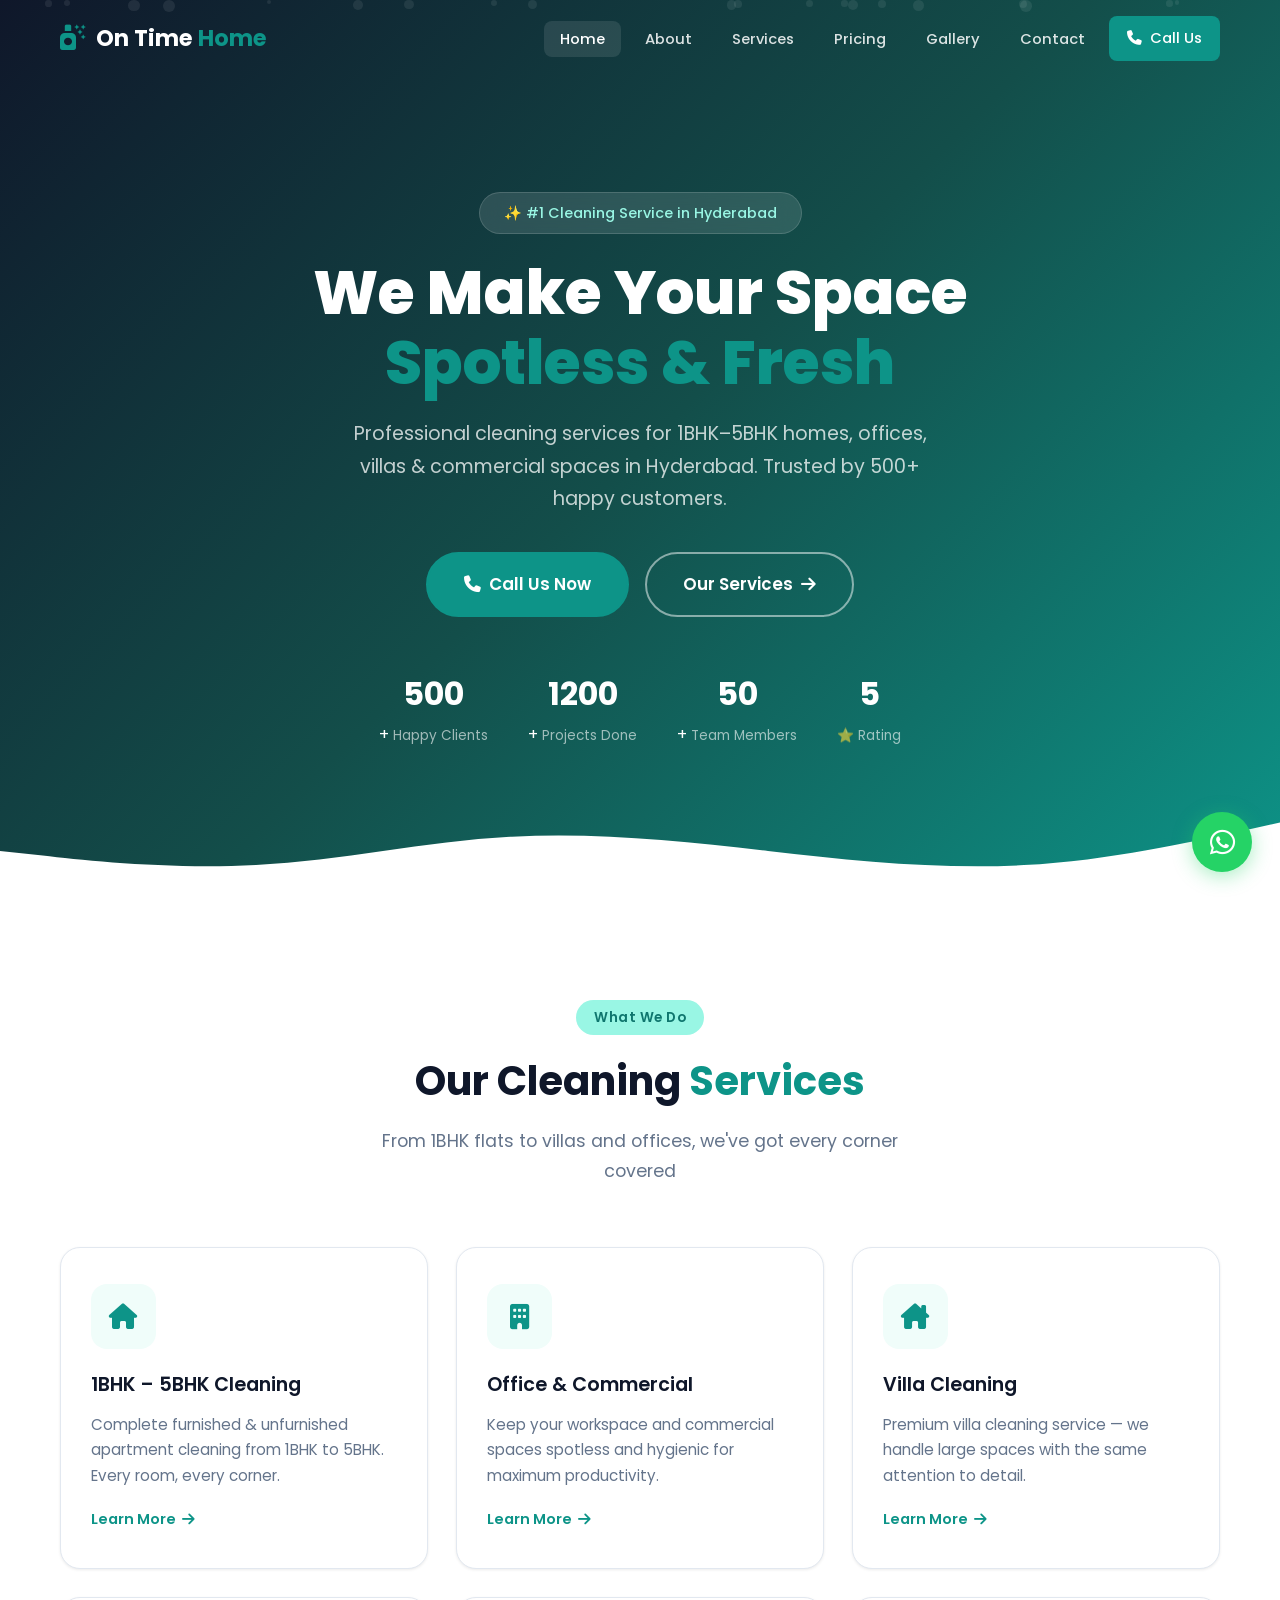
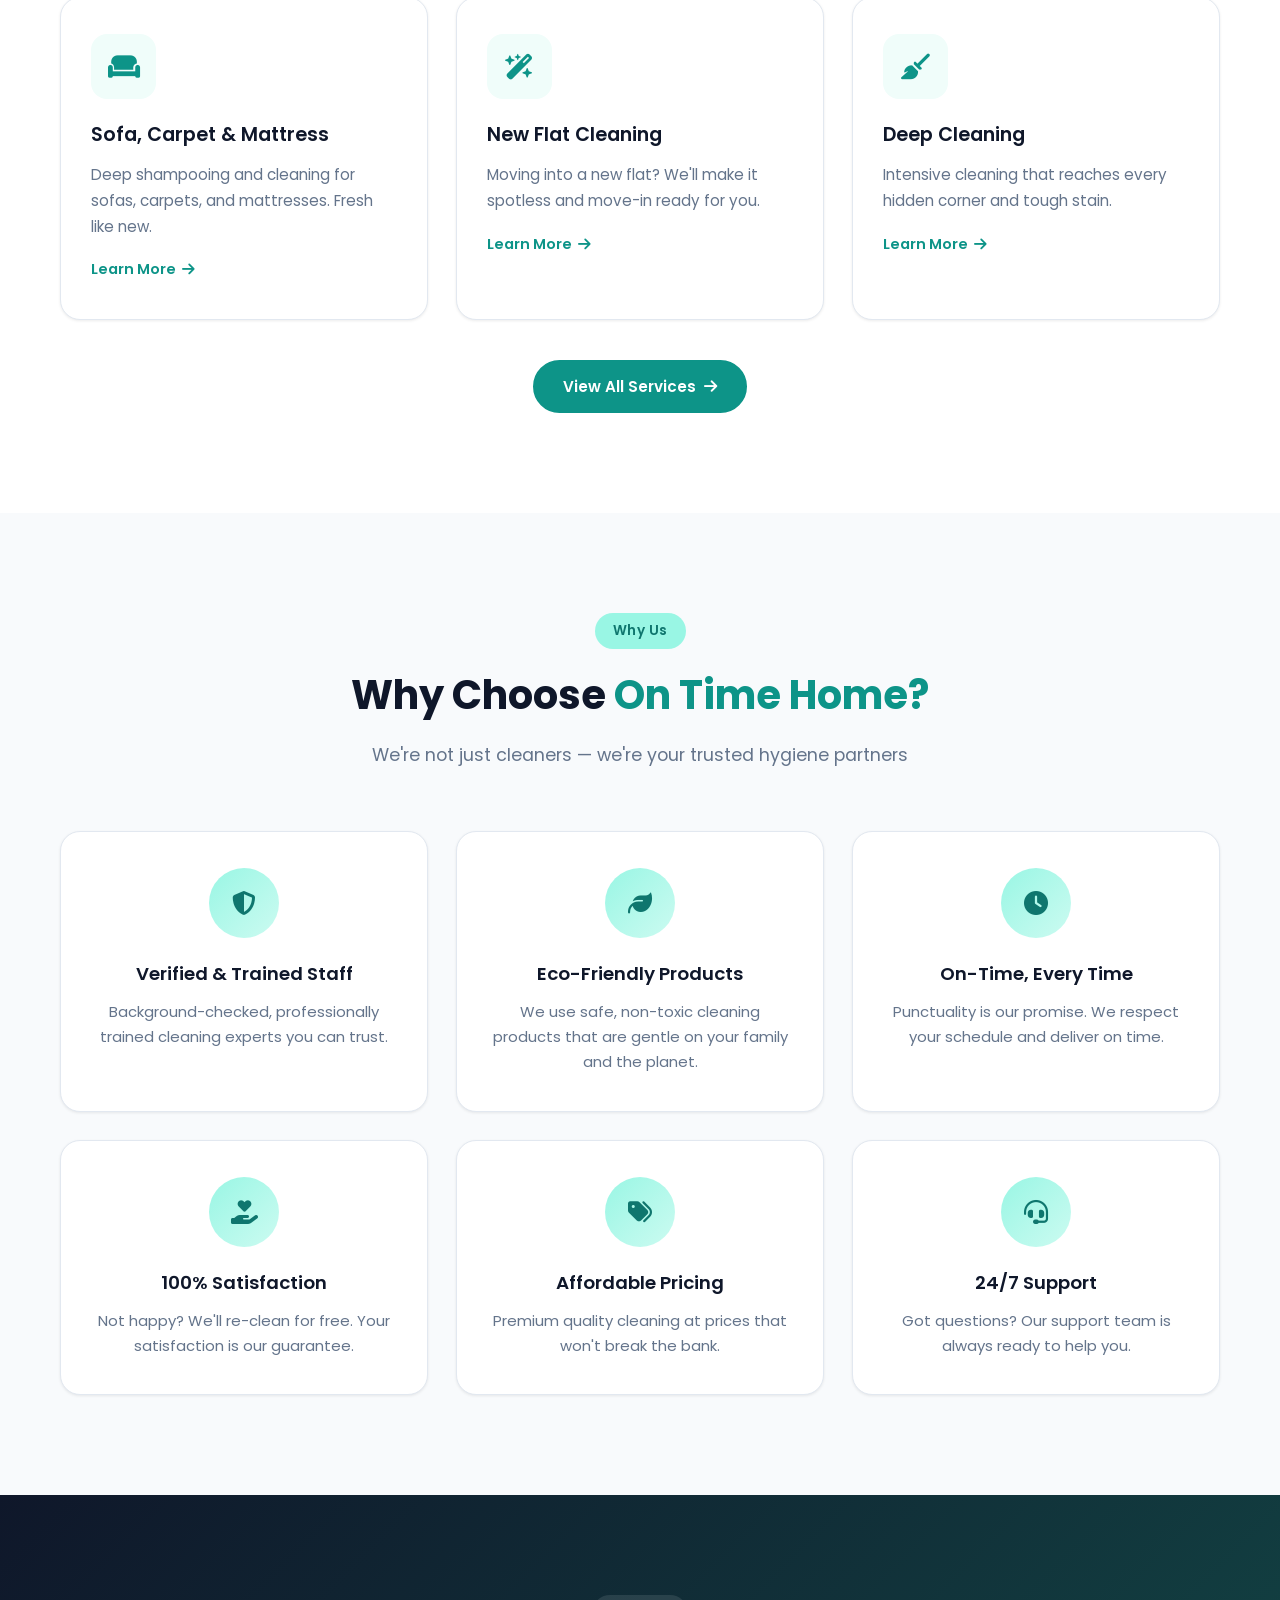
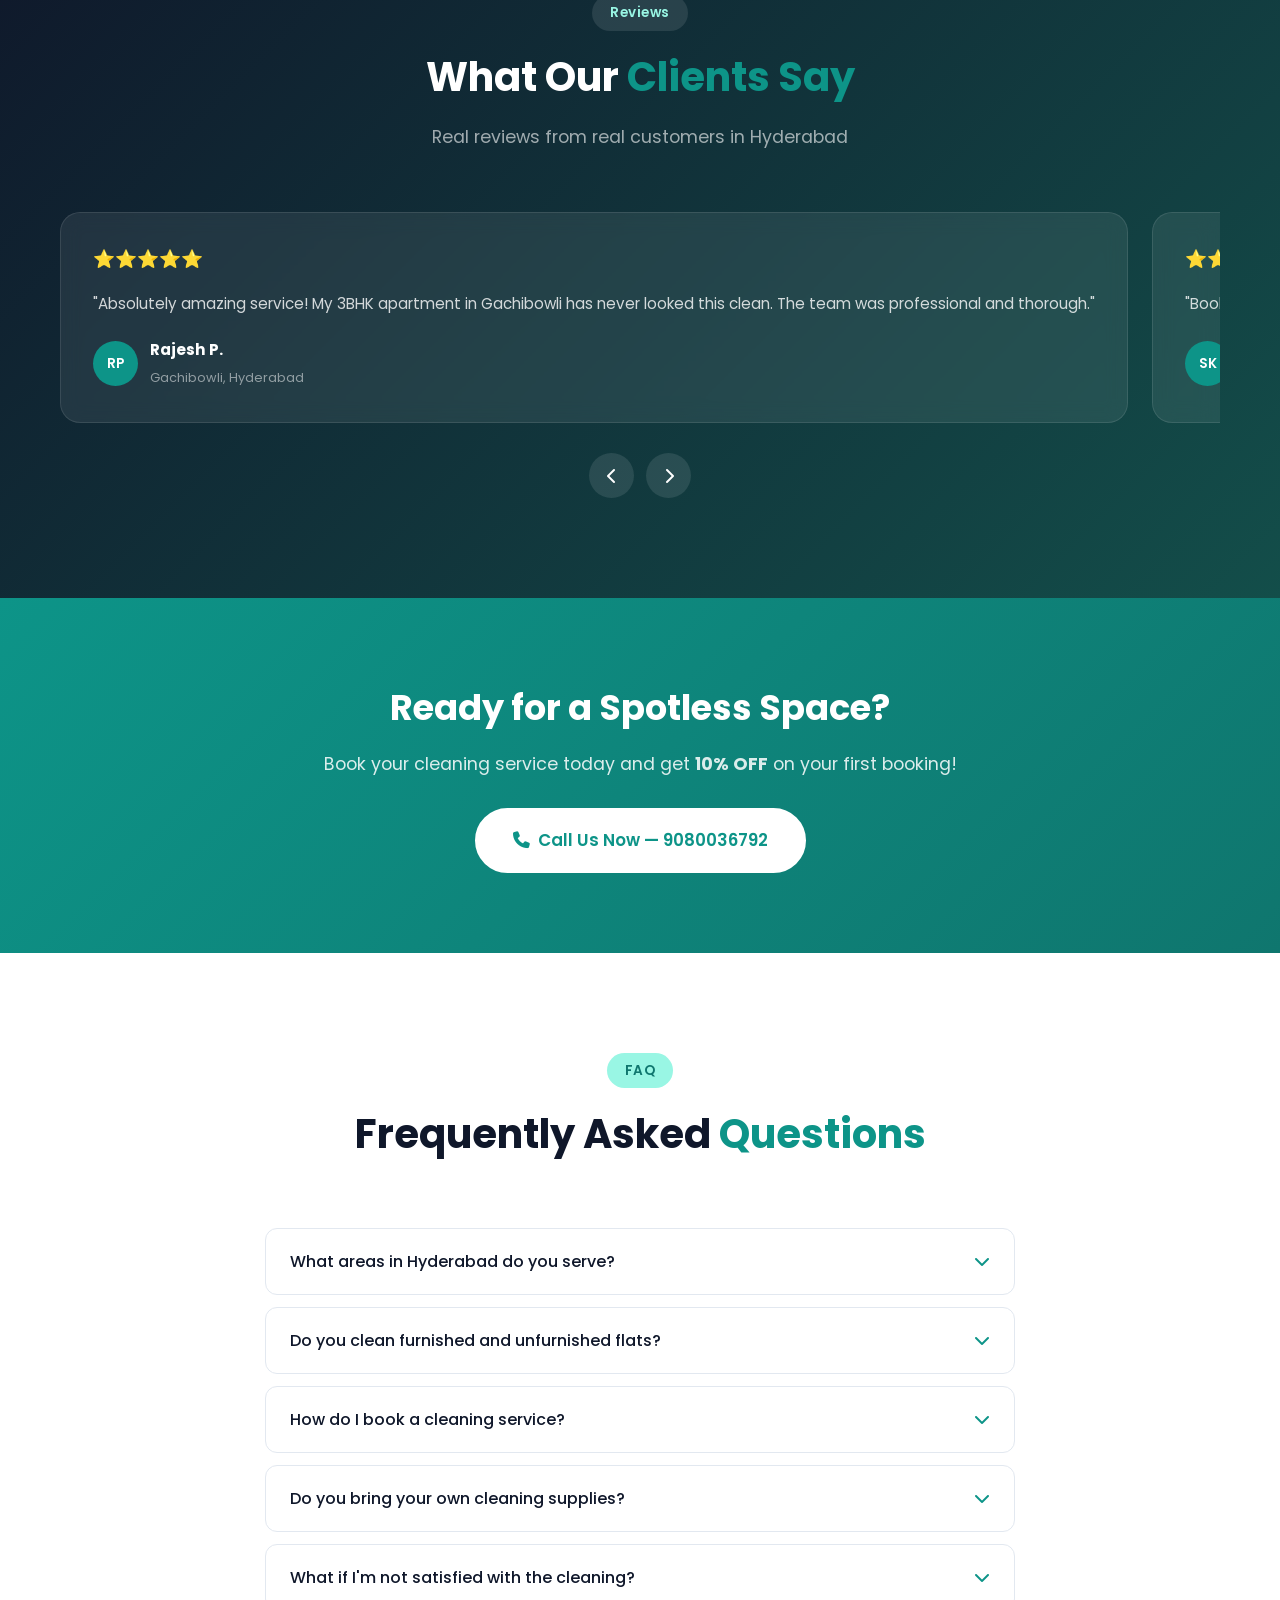
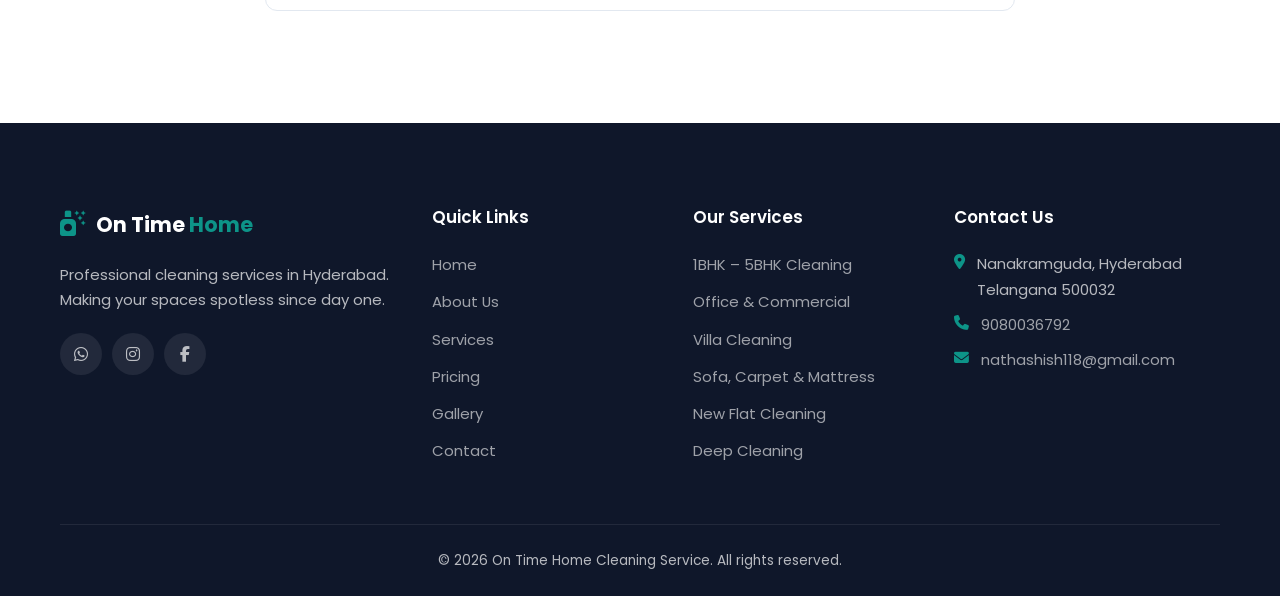
==== index.html @ 938d40d3 "Add files via upload" ====
<!DOCTYPE html>
<html lang="en">
<head>
    <meta charset="UTF-8">
    <meta name="viewport" content="width=device-width, initial-scale=1.0">
    <title>On Time Home Cleaning Service | Professional Cleaning in Hyderabad</title>
    <link rel="stylesheet" href="css/style.css">
    <link rel="stylesheet" href="css/animations.css">
    <link rel="stylesheet" href="https://cdnjs.cloudflare.com/ajax/libs/font-awesome/6.5.1/css/all.min.css">
    <link href="https://fonts.googleapis.com/css2?family=Poppins:wght@300;400;500;600;700;800&display=swap" rel="stylesheet">
</head>
<body>
    <!-- Navbar -->
    <nav class="navbar" id="navbar">
        <div class="container nav-container">
            <a href="index.html" class="logo">
                <span class="logo-icon"><i class="fas fa-spray-can-sparkles"></i></span>
                <span class="logo-text">On Time <span class="highlight">Home</span></span>
            </a>
            <button class="nav-toggle" id="navToggle" aria-label="Toggle navigation">
                <span></span><span></span><span></span>
            </button>
            <ul class="nav-links" id="navLinks">
                <li><a href="index.html" class="active">Home</a></li>
                <li><a href="about.html">About</a></li>
                <li><a href="services.html">Services</a></li>
                <li><a href="pricing.html">Pricing</a></li>
                <li><a href="gallery.html">Gallery</a></li>
                <li><a href="contact.html">Contact</a></li>
                <li><a href="tel:9080036792" class="btn btn-nav"><i class="fas fa-phone"></i> Call Us</a></li>
            </ul>
        </div>
    </nav>

    <!-- Hero Section -->
    <section class="hero">
        <div class="hero-overlay"></div>
        <div class="hero-particles" id="particles"></div>
        <div class="container hero-content">
            <div class="hero-badge fade-in">✨ #1 Cleaning Service in Hyderabad</div>
            <h1 class="fade-in delay-1">We Make Your Space<br><span class="highlight">Spotless & Fresh</span></h1>
            <p class="hero-sub fade-in delay-2">Professional cleaning services for 1BHK–5BHK homes, offices, villas & commercial spaces in Hyderabad. Trusted by 500+ happy customers.</p>
            <div class="hero-btns fade-in delay-3">
                <a href="tel:9080036792" class="btn btn-primary btn-lg"><i class="fas fa-phone"></i> Call Us Now</a>
                <a href="services.html" class="btn btn-outline btn-lg">Our Services <i class="fas fa-arrow-right"></i></a>
            </div>
            <div class="hero-stats fade-in delay-4">
                <div class="stat"><span class="stat-num" data-target="500">0</span>+ <span class="stat-label">Happy Clients</span></div>
                <div class="stat"><span class="stat-num" data-target="1200">0</span>+ <span class="stat-label">Projects Done</span></div>
                <div class="stat"><span class="stat-num" data-target="50">0</span>+ <span class="stat-label">Team Members</span></div>
                <div class="stat"><span class="stat-num" data-target="5">0</span><span class="stat-label">⭐ Rating</span></div>
            </div>
        </div>
        <div class="hero-wave">
            <svg viewBox="0 0 1440 120" preserveAspectRatio="none"><path d="M0,64L48,69.3C96,75,192,85,288,80C384,75,480,53,576,48C672,43,768,53,864,64C960,75,1056,85,1152,80C1248,75,1344,53,1392,42.7L1440,32L1440,120L0,120Z" fill="#ffffff"/></svg>
        </div>
    </section>

    <!-- Services Preview -->
    <section class="section services-preview">
        <div class="container">
            <div class="section-header scroll-reveal">
                <span class="section-tag">What We Do</span>
                <h2>Our Cleaning <span class="highlight">Services</span></h2>
                <p>From 1BHK flats to villas and offices, we've got every corner covered</p>
            </div>
            <div class="services-grid">
                <div class="service-card scroll-reveal">
                    <div class="service-icon"><i class="fas fa-home"></i></div>
                    <h3>1BHK – 5BHK Cleaning</h3>
                    <p>Complete furnished & unfurnished apartment cleaning from 1BHK to 5BHK. Every room, every corner.</p>
                    <a href="services.html" class="service-link">Learn More <i class="fas fa-arrow-right"></i></a>
                </div>
                <div class="service-card scroll-reveal">
                    <div class="service-icon"><i class="fas fa-building"></i></div>
                    <h3>Office & Commercial</h3>
                    <p>Keep your workspace and commercial spaces spotless and hygienic for maximum productivity.</p>
                    <a href="services.html" class="service-link">Learn More <i class="fas fa-arrow-right"></i></a>
                </div>
                <div class="service-card scroll-reveal">
                    <div class="service-icon"><i class="fas fa-house-chimney"></i></div>
                    <h3>Villa Cleaning</h3>
                    <p>Premium villa cleaning service — we handle large spaces with the same attention to detail.</p>
                    <a href="services.html" class="service-link">Learn More <i class="fas fa-arrow-right"></i></a>
                </div>
                <div class="service-card scroll-reveal">
                    <div class="service-icon"><i class="fas fa-couch"></i></div>
                    <h3>Sofa, Carpet & Mattress</h3>
                    <p>Deep shampooing and cleaning for sofas, carpets, and mattresses. Fresh like new.</p>
                    <a href="services.html" class="service-link">Learn More <i class="fas fa-arrow-right"></i></a>
                </div>
                <div class="service-card scroll-reveal">
                    <div class="service-icon"><i class="fas fa-wand-magic-sparkles"></i></div>
                    <h3>New Flat Cleaning</h3>
                    <p>Moving into a new flat? We'll make it spotless and move-in ready for you.</p>
                    <a href="services.html" class="service-link">Learn More <i class="fas fa-arrow-right"></i></a>
                </div>
                <div class="service-card scroll-reveal">
                    <div class="service-icon"><i class="fas fa-broom"></i></div>
                    <h3>Deep Cleaning</h3>
                    <p>Intensive cleaning that reaches every hidden corner and tough stain.</p>
                    <a href="services.html" class="service-link">Learn More <i class="fas fa-arrow-right"></i></a>
                </div>
            </div>
            <div class="text-center mt-4 scroll-reveal">
                <a href="services.html" class="btn btn-primary">View All Services <i class="fas fa-arrow-right"></i></a>
            </div>
        </div>
    </section>

    <!-- Why Choose Us -->
    <section class="section why-us">
        <div class="container">
            <div class="section-header scroll-reveal">
                <span class="section-tag">Why Us</span>
                <h2>Why Choose <span class="highlight">On Time Home?</span></h2>
                <p>We're not just cleaners — we're your trusted hygiene partners</p>
            </div>
            <div class="why-grid">
                <div class="why-card scroll-reveal">
                    <div class="why-icon"><i class="fas fa-shield-halved"></i></div>
                    <h3>Verified & Trained Staff</h3>
                    <p>Background-checked, professionally trained cleaning experts you can trust.</p>
                </div>
                <div class="why-card scroll-reveal">
                    <div class="why-icon"><i class="fas fa-leaf"></i></div>
                    <h3>Eco-Friendly Products</h3>
                    <p>We use safe, non-toxic cleaning products that are gentle on your family and the planet.</p>
                </div>
                <div class="why-card scroll-reveal">
                    <div class="why-icon"><i class="fas fa-clock"></i></div>
                    <h3>On-Time, Every Time</h3>
                    <p>Punctuality is our promise. We respect your schedule and deliver on time.</p>
                </div>
                <div class="why-card scroll-reveal">
                    <div class="why-icon"><i class="fas fa-hand-holding-heart"></i></div>
                    <h3>100% Satisfaction</h3>
                    <p>Not happy? We'll re-clean for free. Your satisfaction is our guarantee.</p>
                </div>
                <div class="why-card scroll-reveal">
                    <div class="why-icon"><i class="fas fa-tags"></i></div>
                    <h3>Affordable Pricing</h3>
                    <p>Premium quality cleaning at prices that won't break the bank.</p>
                </div>
                <div class="why-card scroll-reveal">
                    <div class="why-icon"><i class="fas fa-headset"></i></div>
                    <h3>24/7 Support</h3>
                    <p>Got questions? Our support team is always ready to help you.</p>
                </div>
            </div>
        </div>
    </section>

    <!-- Testimonials -->
    <section class="section testimonials">
        <div class="container">
            <div class="section-header scroll-reveal">
                <span class="section-tag">Reviews</span>
                <h2>What Our <span class="highlight">Clients Say</span></h2>
                <p>Real reviews from real customers in Hyderabad</p>
            </div>
            <div class="testimonial-slider">
                <div class="testimonial-track" id="testimonialTrack">
                    <div class="testimonial-card">
                        <div class="stars">⭐⭐⭐⭐⭐</div>
                        <p>"Absolutely amazing service! My 3BHK apartment in Gachibowli has never looked this clean. The team was professional and thorough."</p>
                        <div class="testimonial-author">
                            <div class="author-avatar">RP</div>
                            <div><strong>Rajesh P.</strong><span>Gachibowli, Hyderabad</span></div>
                        </div>
                    </div>
                    <div class="testimonial-card">
                        <div class="stars">⭐⭐⭐⭐⭐</div>
                        <p>"Booked deep cleaning for my office. They were on time, efficient, and the results were outstanding. Highly recommend!"</p>
                        <div class="testimonial-author">
                            <div class="author-avatar">SK</div>
                            <div><strong>Sneha K.</strong><span>Nanakramguda, Hyderabad</span></div>
                        </div>
                    </div>
                    <div class="testimonial-card">
                        <div class="stars">⭐⭐⭐⭐⭐</div>
                        <p>"Best sofa and carpet cleaning service in Hyderabad! My carpets look brand new. Very affordable pricing too."</p>
                        <div class="testimonial-author">
                            <div class="author-avatar">AM</div>
                            <div><strong>Arjun M.</strong><span>Kondapur, Hyderabad</span></div>
                        </div>
                    </div>
                    <div class="testimonial-card">
                        <div class="stars">⭐⭐⭐⭐⭐</div>
                        <p>"Got my new flat cleaned before moving in. The place was sparkling! Great team from On Time Home."</p>
                        <div class="testimonial-author">
                            <div class="author-avatar">PD</div>
                            <div><strong>Priya D.</strong><span>Manikonda, Hyderabad</span></div>
                        </div>
                    </div>
                </div>
                <div class="testimonial-nav">
                    <button class="test-prev" id="testPrev"><i class="fas fa-chevron-left"></i></button>
                    <button class="test-next" id="testNext"><i class="fas fa-chevron-right"></i></button>
                </div>
            </div>
        </div>
    </section>

    <!-- CTA Banner -->
    <section class="cta-banner">
        <div class="container">
            <div class="cta-content scroll-reveal">
                <h2>Ready for a Spotless Space?</h2>
                <p>Book your cleaning service today and get <strong>10% OFF</strong> on your first booking!</p>
                <a href="tel:9080036792" class="btn btn-white btn-lg"><i class="fas fa-phone"></i> Call Us Now — 9080036792</a>
            </div>
        </div>
    </section>

    <!-- FAQ Preview -->
    <section class="section faq-section">
        <div class="container">
            <div class="section-header scroll-reveal">
                <span class="section-tag">FAQ</span>
                <h2>Frequently Asked <span class="highlight">Questions</span></h2>
            </div>
            <div class="faq-list">
                <div class="faq-item scroll-reveal">
                    <button class="faq-question">What areas in Hyderabad do you serve? <i class="fas fa-chevron-down"></i></button>
                    <div class="faq-answer"><p>We serve Gachibowli, Nanakramguda, Manikonda, Kondapur, and surrounding areas in Hyderabad.</p></div>
                </div>
                <div class="faq-item scroll-reveal">
                    <button class="faq-question">Do you clean furnished and unfurnished flats? <i class="fas fa-chevron-down"></i></button>
                    <div class="faq-answer"><p>Yes! We clean both furnished and unfurnished apartments from 1BHK to 5BHK, as well as new flats, villas, and commercial spaces.</p></div>
                </div>
                <div class="faq-item scroll-reveal">
                    <button class="faq-question">How do I book a cleaning service? <i class="fas fa-chevron-down"></i></button>
                    <div class="faq-answer"><p>Simply call or WhatsApp us at 9080036792 or fill out the contact form on our website. We'll schedule a convenient time for you.</p></div>
                </div>
                <div class="faq-item scroll-reveal">
                    <button class="faq-question">Do you bring your own cleaning supplies? <i class="fas fa-chevron-down"></i></button>
                    <div class="faq-answer"><p>Yes! We bring all necessary cleaning equipment and eco-friendly products. You don't need to provide anything.</p></div>
                </div>
                <div class="faq-item scroll-reveal">
                    <button class="faq-question">What if I'm not satisfied with the cleaning? <i class="fas fa-chevron-down"></i></button>
                    <div class="faq-answer"><p>We offer a 100% satisfaction guarantee. If you're not happy with our service, we'll re-clean at no extra cost.</p></div>
                </div>
            </div>
        </div>
    </section>

    <!-- Footer -->
    <footer class="footer">
        <div class="container">
            <div class="footer-grid">
                <div class="footer-col">
                    <div class="footer-logo">
                        <span class="logo-icon"><i class="fas fa-spray-can-sparkles"></i></span>
                        <span class="logo-text">On Time <span class="highlight">Home</span></span>
                    </div>
                    <p>Professional cleaning services in Hyderabad. Making your spaces spotless since day one.</p>
                    <div class="social-links">
                        <a href="https://wa.me/919080036792" target="_blank" aria-label="WhatsApp"><i class="fab fa-whatsapp"></i></a>
                        <a href="#" aria-label="Instagram"><i class="fab fa-instagram"></i></a>
                        <a href="#" aria-label="Facebook"><i class="fab fa-facebook-f"></i></a>
                    </div>
                </div>
                <div class="footer-col">
                    <h4>Quick Links</h4>
                    <ul>
                        <li><a href="index.html">Home</a></li>
                        <li><a href="about.html">About Us</a></li>
                        <li><a href="services.html">Services</a></li>
                        <li><a href="pricing.html">Pricing</a></li>
                        <li><a href="gallery.html">Gallery</a></li>
                        <li><a href="contact.html">Contact</a></li>
                    </ul>
                </div>
                <div class="footer-col">
                    <h4>Our Services</h4>
                    <ul>
                        <li><a href="services.html">1BHK – 5BHK Cleaning</a></li>
                        <li><a href="services.html">Office & Commercial</a></li>
                        <li><a href="services.html">Villa Cleaning</a></li>
                        <li><a href="services.html">Sofa, Carpet & Mattress</a></li>
                        <li><a href="services.html">New Flat Cleaning</a></li>
                        <li><a href="services.html">Deep Cleaning</a></li>
                    </ul>
                </div>
                <div class="footer-col">
                    <h4>Contact Us</h4>
                    <ul class="contact-info">
                        <li><i class="fas fa-map-marker-alt"></i> Nanakramguda, Hyderabad<br>Telangana 500032</li>
                        <li><i class="fas fa-phone"></i> <a href="tel:9080036792">9080036792</a></li>
                        <li><i class="fas fa-envelope"></i> <a href="mailto:nathashish118@gmail.com">nathashish118@gmail.com</a></li>
                    </ul>
                </div>
            </div>
            <div class="footer-bottom">
                <p>&copy; 2026 On Time Home Cleaning Service. All rights reserved.</p>
            </div>
        </div>
    </footer>

    <!-- WhatsApp Float -->
    <a href="https://wa.me/919080036792" class="whatsapp-float" target="_blank" aria-label="Chat on WhatsApp">
        <i class="fab fa-whatsapp"></i>
    </a>

    <script src="js/main.js"></script>
</body>
</html>
---- css/style.css ----
/* ===== VARIABLES ===== */
:root {
    --primary: #0d9488;
    --primary-dark: #0f766e;
    --primary-light: #99f6e4;
    --secondary: #1e293b;
    --accent: #f59e0b;
    --white: #ffffff;
    --light: #f0fdfa;
    --gray-50: #f8fafc;
    --gray-100: #f1f5f9;
    --gray-200: #e2e8f0;
    --gray-300: #cbd5e1;
    --gray-500: #64748b;
    --gray-700: #334155;
    --gray-900: #0f172a;
    --shadow-sm: 0 1px 3px rgba(0,0,0,0.08);
    --shadow-md: 0 4px 20px rgba(0,0,0,0.1);
    --shadow-lg: 0 10px 40px rgba(0,0,0,0.12);
    --shadow-xl: 0 20px 60px rgba(0,0,0,0.15);
    --radius: 12px;
    --radius-lg: 20px;
    --transition: all 0.3s ease;
}

/* ===== RESET ===== */
*, *::before, *::after { margin: 0; padding: 0; box-sizing: border-box; }
html { scroll-behavior: smooth; scroll-padding-top: 80px; }
body { font-family: 'Poppins', sans-serif; color: var(--gray-700); line-height: 1.7; overflow-x: hidden; }
a { text-decoration: none; color: inherit; transition: var(--transition); }
ul { list-style: none; }
img { max-width: 100%; display: block; }
button { cursor: pointer; border: none; background: none; font-family: inherit; }

/* ===== UTILITIES ===== */
.container { max-width: 1200px; margin: 0 auto; padding: 0 20px; }
.text-center { text-align: center; }
.mt-4 { margin-top: 2.5rem; }
.highlight { color: var(--primary); }
.section { padding: 100px 0; }
.section-header { text-align: center; margin-bottom: 60px; }
.section-tag { display: inline-block; background: var(--primary-light); color: var(--primary-dark); padding: 6px 18px; border-radius: 50px; font-size: 0.85rem; font-weight: 600; margin-bottom: 12px; letter-spacing: 0.5px; }
.section-header h2 { font-size: 2.5rem; font-weight: 700; color: var(--gray-900); margin-bottom: 12px; }
.section-header p { font-size: 1.1rem; color: var(--gray-500); max-width: 550px; margin: 0 auto; }

/* ===== BUTTONS ===== */
.btn { display: inline-flex; align-items: center; gap: 8px; padding: 12px 28px; border-radius: 50px; font-weight: 600; font-size: 0.95rem; transition: var(--transition); border: 2px solid transparent; }
.btn-primary { background: var(--primary); color: var(--white); border-color: var(--primary); }
.btn-primary:hover { background: var(--primary-dark); border-color: var(--primary-dark); transform: translateY(-2px); box-shadow: 0 8px 25px rgba(13,148,136,0.35); }
.btn-outline { background: transparent; color: var(--white); border-color: rgba(255,255,255,0.5); }
.btn-outline:hover { background: var(--white); color: var(--primary); border-color: var(--white); }
.btn-white { background: var(--white); color: var(--primary); border-color: var(--white); }
.btn-white:hover { background: transparent; color: var(--white); transform: translateY(-2px); }
.btn-lg { padding: 16px 36px; font-size: 1.05rem; }
.btn-nav { background: var(--primary); color: var(--white) !important; padding: 10px 22px; border-radius: 50px; }
.btn-nav:hover { background: var(--primary-dark); }

/* ===== NAVBAR ===== */
.navbar { position: fixed; top: 0; left: 0; width: 100%; z-index: 1000; padding: 16px 0; transition: var(--transition); }
.navbar.scrolled { background: rgba(255,255,255,0.97); backdrop-filter: blur(20px); box-shadow: var(--shadow-sm); padding: 10px 0; }
.nav-container { display: flex; align-items: center; justify-content: space-between; }
.logo { display: flex; align-items: center; gap: 10px; font-size: 1.4rem; font-weight: 700; color: var(--white); }
.navbar.scrolled .logo { color: var(--gray-900); }
.logo-icon { font-size: 1.6rem; color: var(--primary); }
.nav-links { display: flex; align-items: center; gap: 8px; }
.nav-links a { color: rgba(255,255,255,0.85); padding: 8px 16px; border-radius: 8px; font-weight: 500; font-size: 0.92rem; }
.nav-links a:hover, .nav-links a.active { color: var(--white); background: rgba(255,255,255,0.1); }
.navbar.scrolled .nav-links a { color: var(--gray-700); }
.navbar.scrolled .nav-links a:hover, .navbar.scrolled .nav-links a.active { color: var(--primary); background: var(--light); }
.nav-toggle { display: none; flex-direction: column; gap: 5px; padding: 5px; }
.nav-toggle span { width: 25px; height: 2.5px; background: var(--white); border-radius: 2px; transition: var(--transition); }
.navbar.scrolled .nav-toggle span { background: var(--gray-900); }

/* ===== HERO ===== */
.hero { position: relative; min-height: 100vh; display: flex; align-items: center; background: linear-gradient(135deg, #0f172a 0%, #134e4a 50%, #0d9488 100%); overflow: hidden; }
.hero-overlay { position: absolute; inset: 0; background: url('https://images.unsplash.com/photo-1600585154340-be6161a56a0c?w=1920&q=80') center/cover; opacity: 0.18; }
.hero-particles { position: absolute; inset: 0; pointer-events: none; }
.hero-content { position: relative; z-index: 2; text-align: center; padding: 120px 0 80px; }
.hero-badge { display: inline-block; background: rgba(255,255,255,0.12); backdrop-filter: blur(10px); border: 1px solid rgba(255,255,255,0.15); color: var(--primary-light); padding: 8px 24px; border-radius: 50px; font-size: 0.9rem; font-weight: 500; margin-bottom: 24px; }
.hero h1 { font-size: 3.8rem; font-weight: 800; color: var(--white); line-height: 1.15; margin-bottom: 20px; }
.hero-sub { font-size: 1.2rem; color: rgba(255,255,255,0.75); max-width: 600px; margin: 0 auto 36px; }
.hero-btns { display: flex; gap: 16px; justify-content: center; flex-wrap: wrap; margin-bottom: 50px; }
.hero-stats { display: flex; gap: 40px; justify-content: center; flex-wrap: wrap; }
.stat { text-align: center; color: var(--white); }
.stat-num { font-size: 2rem; font-weight: 700; display: block; }
.stat-label { font-size: 0.85rem; color: rgba(255,255,255,0.6); }
.hero-wave { position: absolute; bottom: -1px; left: 0; width: 100%; }
.hero-wave svg { display: block; width: 100%; height: auto; }

/* ===== SERVICES GRID ===== */
.services-grid { display: grid; grid-template-columns: repeat(auto-fit, minmax(320px, 1fr)); gap: 28px; }
.service-card { background: var(--white); border-radius: var(--radius-lg); padding: 36px 30px; box-shadow: var(--shadow-sm); border: 1px solid var(--gray-200); transition: var(--transition); position: relative; overflow: hidden; }
.service-card::before { content: ''; position: absolute; top: 0; left: 0; width: 100%; height: 4px; background: linear-gradient(90deg, var(--primary), var(--primary-light)); transform: scaleX(0); transition: transform 0.4s ease; transform-origin: left; }
.service-card:hover { transform: translateY(-8px); box-shadow: var(--shadow-lg); border-color: var(--primary-light); }
.service-card:hover::before { transform: scaleX(1); }
.service-icon { width: 65px; height: 65px; border-radius: 16px; background: var(--light); display: flex; align-items: center; justify-content: center; font-size: 1.6rem; color: var(--primary); margin-bottom: 20px; transition: var(--transition); }
.service-card:hover .service-icon { background: var(--primary); color: var(--white); }
.service-card h3 { font-size: 1.2rem; font-weight: 600; color: var(--gray-900); margin-bottom: 10px; }
.service-card p { color: var(--gray-500); font-size: 0.95rem; margin-bottom: 16px; }
.service-link { color: var(--primary); font-weight: 600; font-size: 0.9rem; display: inline-flex; align-items: center; gap: 6px; }
.service-link:hover { gap: 10px; }

/* ===== WHY US ===== */
.why-us { background: var(--gray-50); }
.why-grid { display: grid; grid-template-columns: repeat(auto-fit, minmax(320px, 1fr)); gap: 28px; }
.why-card { background: var(--white); border-radius: var(--radius-lg); padding: 36px 30px; text-align: center; box-shadow: var(--shadow-sm); border: 1px solid var(--gray-200); transition: var(--transition); }
.why-card:hover { transform: translateY(-6px); box-shadow: var(--shadow-md); }
.why-icon { width: 70px; height: 70px; border-radius: 50%; background: linear-gradient(135deg, var(--primary-light), #ccfbf1); display: flex; align-items: center; justify-content: center; font-size: 1.5rem; color: var(--primary-dark); margin: 0 auto 20px; }
.why-card h3 { font-size: 1.15rem; font-weight: 600; color: var(--gray-900); margin-bottom: 10px; }
.why-card p { color: var(--gray-500); font-size: 0.93rem; }

/* ===== TESTIMONIALS ===== */
.testimonials { background: linear-gradient(135deg, #0f172a, #134e4a); }
.testimonials .section-tag { background: rgba(255,255,255,0.1); color: var(--primary-light); }
.testimonials .section-header h2 { color: var(--white); }
.testimonials .section-header p { color: rgba(255,255,255,0.6); }
.testimonial-slider { position: relative; overflow: hidden; }
.testimonial-track { display: flex; gap: 24px; transition: transform 0.5s ease; }
.testimonial-card { min-width: calc(33.333% - 16px); background: rgba(255,255,255,0.08); backdrop-filter: blur(10px); border: 1px solid rgba(255,255,255,0.1); border-radius: var(--radius-lg); padding: 32px; color: var(--white); flex-shrink: 0; }
.testimonial-card .stars { font-size: 1.1rem; margin-bottom: 16px; }
.testimonial-card p { font-size: 0.95rem; line-height: 1.7; color: rgba(255,255,255,0.8); margin-bottom: 20px; }
.testimonial-author { display: flex; align-items: center; gap: 12px; }
.author-avatar { width: 45px; height: 45px; border-radius: 50%; background: var(--primary); display: flex; align-items: center; justify-content: center; font-weight: 600; font-size: 0.85rem; }
.testimonial-author strong { display: block; font-size: 0.95rem; }
.testimonial-author span { font-size: 0.8rem; color: rgba(255,255,255,0.5); }
.testimonial-nav { display: flex; justify-content: center; gap: 12px; margin-top: 30px; }
.testimonial-nav button { width: 45px; height: 45px; border-radius: 50%; background: rgba(255,255,255,0.1); color: var(--white); font-size: 1rem; display: flex; align-items: center; justify-content: center; transition: var(--transition); }
.testimonial-nav button:hover { background: var(--primary); }

/* ===== CTA BANNER ===== */
.cta-banner { background: linear-gradient(135deg, var(--primary), var(--primary-dark)); padding: 80px 0; text-align: center; }
.cta-content h2 { font-size: 2.2rem; color: var(--white); font-weight: 700; margin-bottom: 12px; }
.cta-content p { font-size: 1.1rem; color: rgba(255,255,255,0.85); margin-bottom: 28px; }

/* ===== FAQ ===== */
.faq-section { background: var(--white); }
.faq-list { max-width: 750px; margin: 0 auto; }
.faq-item { border: 1px solid var(--gray-200); border-radius: var(--radius); margin-bottom: 12px; overflow: hidden; transition: var(--transition); }
.faq-item.active { border-color: var(--primary-light); box-shadow: 0 4px 15px rgba(13,148,136,0.1); }
.faq-question { width: 100%; padding: 20px 24px; display: flex; justify-content: space-between; align-items: center; font-size: 1rem; font-weight: 500; color: var(--gray-900); text-align: left; transition: var(--transition); }
.faq-question i { color: var(--primary); transition: transform 0.3s ease; }
.faq-item.active .faq-question i { transform: rotate(180deg); }
.faq-answer { max-height: 0; overflow: hidden; transition: max-height 0.4s ease; }
.faq-answer p { padding: 0 24px 20px; color: var(--gray-500); font-size: 0.95rem; }

/* ===== FOOTER ===== */
.footer { background: var(--gray-900); color: rgba(255,255,255,0.7); padding: 80px 0 0; }
.footer-grid { display: grid; grid-template-columns: 1.5fr 1fr 1fr 1.2fr; gap: 40px; margin-bottom: 50px; }
.footer-logo { display: flex; align-items: center; gap: 10px; font-size: 1.3rem; font-weight: 700; color: var(--white); margin-bottom: 16px; }
.footer-col p { font-size: 0.93rem; line-height: 1.7; margin-bottom: 20px; }
.social-links { display: flex; gap: 10px; }
.social-links a { width: 42px; height: 42px; border-radius: 50%; background: rgba(255,255,255,0.08); display: flex; align-items: center; justify-content: center; font-size: 1rem; color: rgba(255,255,255,0.7); transition: var(--transition); }
.social-links a:hover { background: var(--primary); color: var(--white); transform: translateY(-3px); }
.footer-col h4 { color: var(--white); font-size: 1.05rem; font-weight: 600; margin-bottom: 20px; }
.footer-col ul li { margin-bottom: 10px; }
.footer-col ul a { font-size: 0.93rem; color: rgba(255,255,255,0.6); }
.footer-col ul a:hover { color: var(--primary-light); padding-left: 4px; }
.contact-info li { display: flex; gap: 12px; align-items: flex-start; margin-bottom: 14px; font-size: 0.93rem; }
.contact-info i { color: var(--primary); margin-top: 4px; }
.contact-info a { color: rgba(255,255,255,0.6); }
.contact-info a:hover { color: var(--primary-light); }
.footer-bottom { border-top: 1px solid rgba(255,255,255,0.08); padding: 24px 0; text-align: center; font-size: 0.85rem; }

/* ===== WHATSAPP FLOAT ===== */
.whatsapp-float { position: fixed; bottom: 28px; right: 28px; width: 60px; height: 60px; border-radius: 50%; background: #25d366; color: var(--white); font-size: 1.8rem; display: flex; align-items: center; justify-content: center; box-shadow: 0 4px 20px rgba(37,211,102,0.4); z-index: 999; transition: var(--transition); animation: pulse-whatsapp 2s infinite; }
.whatsapp-float:hover { transform: scale(1.1); }
@keyframes pulse-whatsapp { 0%, 100% { box-shadow: 0 4px 20px rgba(37,211,102,0.4); } 50% { box-shadow: 0 4px 30px rgba(37,211,102,0.6); } }

/* ===== PAGE HEADERS (for inner pages) ===== */
.page-header { background: linear-gradient(135deg, #0f172a 0%, #134e4a 50%, #0d9488 100%); padding: 140px 0 80px; text-align: center; position: relative; }
.page-header h1 { font-size: 2.8rem; font-weight: 700; color: var(--white); margin-bottom: 12px; }
.page-header p { color: rgba(255,255,255,0.7); font-size: 1.1rem; }
.breadcrumb { display: flex; justify-content: center; gap: 8px; margin-top: 16px; font-size: 0.9rem; color: rgba(255,255,255,0.5); }
.breadcrumb a { color: var(--primary-light); }

/* ===== ABOUT PAGE ===== */
.about-intro { display: grid; grid-template-columns: 1fr 1fr; gap: 60px; align-items: center; }
.about-img { border-radius: var(--radius-lg); overflow: hidden; box-shadow: var(--shadow-lg); position: relative; }
.about-img img { width: 100%; height: 400px; object-fit: cover; }
.about-text h2 { font-size: 2rem; font-weight: 700; color: var(--gray-900); margin-bottom: 16px; }
.about-text p { color: var(--gray-500); margin-bottom: 16px; }
.about-features { display: grid; grid-template-columns: 1fr 1fr; gap: 16px; margin-top: 24px; }
.about-feature { display: flex; align-items: center; gap: 10px; font-weight: 500; color: var(--gray-700); }
.about-feature i { color: var(--primary); font-size: 1.1rem; }

/* ===== TEAM ===== */
.team-grid { display: grid; grid-template-columns: repeat(auto-fit, minmax(250px, 1fr)); gap: 28px; }
.team-card { background: var(--white); border-radius: var(--radius-lg); overflow: hidden; box-shadow: var(--shadow-sm); border: 1px solid var(--gray-200); transition: var(--transition); text-align: center; }
.team-card:hover { transform: translateY(-6px); box-shadow: var(--shadow-md); }
.team-card img { width: 100%; height: 280px; object-fit: cover; }
.team-card .team-info { padding: 20px; }
.team-card h3 { font-size: 1.1rem; font-weight: 600; color: var(--gray-900); }
.team-card span { font-size: 0.85rem; color: var(--primary); font-weight: 500; }

/* ===== SERVICES PAGE ===== */
.service-detail { display: grid; grid-template-columns: 1fr 1fr; gap: 50px; align-items: center; padding: 60px 0; border-bottom: 1px solid var(--gray-200); }
.service-detail:nth-child(even) { direction: rtl; }
.service-detail:nth-child(even) > * { direction: ltr; }
.service-detail-img { border-radius: var(--radius-lg); overflow: hidden; box-shadow: var(--shadow-md); }
.service-detail-img img { width: 100%; height: 320px; object-fit: cover; }
.service-detail-content h3 { font-size: 1.6rem; font-weight: 700; color: var(--gray-900); margin-bottom: 12px; }
.service-detail-content p { color: var(--gray-500); margin-bottom: 16px; }
.service-detail-content ul { margin-bottom: 20px; }
.service-detail-content ul li { padding: 6px 0; color: var(--gray-600); display: flex; align-items: center; gap: 10px; }
.service-detail-content ul li i { color: var(--primary); }

/* ===== PRICING PAGE ===== */
.pricing-grid { display: grid; grid-template-columns: repeat(auto-fit, minmax(320px, 1fr)); gap: 28px; }
.pricing-card { background: var(--white); border-radius: var(--radius-lg); padding: 40px 32px; box-shadow: var(--shadow-sm); border: 2px solid var(--gray-200); transition: var(--transition); text-align: center; position: relative; }
.pricing-card.popular { border-color: var(--primary); }
.pricing-card.popular::before { content: 'Most Popular'; position: absolute; top: -14px; left: 50%; transform: translateX(-50%); background: var(--primary); color: var(--white); padding: 4px 20px; border-radius: 50px; font-size: 0.8rem; font-weight: 600; }
.pricing-card:hover { transform: translateY(-8px); box-shadow: var(--shadow-lg); }
.pricing-card h3 { font-size: 1.3rem; font-weight: 600; color: var(--gray-900); margin-bottom: 8px; }
.pricing-card .price { font-size: 2.8rem; font-weight: 800; color: var(--primary); margin: 16px 0; }
.pricing-card .price span { font-size: 1rem; font-weight: 400; color: var(--gray-500); }
.pricing-card ul { text-align: left; margin: 24px 0; }
.pricing-card ul li { padding: 10px 0; border-bottom: 1px solid var(--gray-100); color: var(--gray-600); display: flex; align-items: center; gap: 10px; font-size: 0.93rem; }
.pricing-card ul li i { color: var(--primary); }

/* ===== GALLERY ===== */
.gallery-grid { display: grid; grid-template-columns: repeat(auto-fit, minmax(350px, 1fr)); gap: 24px; }
.gallery-item { border-radius: var(--radius-lg); overflow: hidden; box-shadow: var(--shadow-sm); transition: var(--transition); }
.gallery-item:hover { transform: translateY(-4px); box-shadow: var(--shadow-md); }
.ba-container { position: relative; }
.ba-label { position: absolute; top: 12px; padding: 4px 14px; border-radius: 50px; font-size: 0.75rem; font-weight: 600; color: var(--white); z-index: 2; }
.ba-label.before { left: 12px; background: #ef4444; }
.ba-label.after { right: 12px; background: var(--primary); }
.ba-images { display: grid; grid-template-columns: 1fr 1fr; }
.ba-images img { width: 100%; height: 250px; object-fit: cover; }

/* ===== CONTACT PAGE ===== */
.contact-grid { display: grid; grid-template-columns: 1fr 1fr; gap: 50px; }
.contact-form { background: var(--white); border-radius: var(--radius-lg); padding: 40px; box-shadow: var(--shadow-md); border: 1px solid var(--gray-200); }
.form-group { margin-bottom: 20px; }
.form-group label { display: block; font-weight: 500; color: var(--gray-700); margin-bottom: 8px; font-size: 0.93rem; }
.form-group input, .form-group select, .form-group textarea { width: 100%; padding: 14px 18px; border: 2px solid var(--gray-200); border-radius: var(--radius); font-family: inherit; font-size: 0.95rem; transition: var(--transition); background: var(--gray-50); }
.form-group input:focus, .form-group select:focus, .form-group textarea:focus { outline: none; border-color: var(--primary); background: var(--white); box-shadow: 0 0 0 4px rgba(13,148,136,0.1); }
.form-group textarea { resize: vertical; min-height: 120px; }
.contact-info-cards { display: flex; flex-direction: column; gap: 20px; }
.contact-info-card { background: var(--white); border-radius: var(--radius-lg); padding: 28px; box-shadow: var(--shadow-sm); border: 1px solid var(--gray-200); display: flex; align-items: center; gap: 20px; transition: var(--transition); }
.contact-info-card:hover { transform: translateX(6px); border-color: var(--primary-light); }
.contact-info-card .icon { width: 55px; height: 55px; border-radius: 14px; background: var(--light); display: flex; align-items: center; justify-content: center; font-size: 1.3rem; color: var(--primary); flex-shrink: 0; }
.contact-info-card h4 { font-size: 1rem; font-weight: 600; color: var(--gray-900); margin-bottom: 4px; }
.contact-info-card p, .contact-info-card a { font-size: 0.93rem; color: var(--gray-500); }
.map-container { margin-top: 20px; border-radius: var(--radius-lg); overflow: hidden; box-shadow: var(--shadow-sm); }
.map-container iframe { width: 100%; height: 250px; border: none; }

/* ===== RESPONSIVE ===== */
@media (max-width: 1024px) {
    .hero h1 { font-size: 2.8rem; }
    .section-header h2 { font-size: 2rem; }
    .footer-grid { grid-template-columns: 1fr 1fr; }
    .about-intro { grid-template-columns: 1fr; gap: 40px; }
    .service-detail { grid-template-columns: 1fr; gap: 30px; }
    .service-detail:nth-child(even) { direction: ltr; }
    .contact-grid { grid-template-columns: 1fr; }
    .testimonial-card { min-width: calc(50% - 12px); }
}

@media (max-width: 768px) {
    .nav-toggle { display: flex; }
    .nav-links { position: fixed; top: 0; right: -100%; width: 280px; height: 100vh; background: var(--white); flex-direction: column; padding: 80px 30px 30px; gap: 4px; box-shadow: var(--shadow-xl); transition: right 0.4s ease; }
    .nav-links.active { right: 0; }
    .nav-links a { color: var(--gray-700) !important; padding: 12px 16px; width: 100%; }
    .nav-links a:hover, .nav-links a.active { background: var(--light) !important; color: var(--primary) !important; }
    .hero { min-height: auto; padding: 60px 0; }
    .hero-content { padding: 100px 0 60px; }
    .hero h1 { font-size: 2.2rem; }
    .hero-stats { gap: 24px; }
    .stat-num { font-size: 1.5rem; }
    .services-grid { grid-template-columns: 1fr; }
    .why-grid { grid-template-columns: 1fr; }
    .footer-grid { grid-template-columns: 1fr; gap: 30px; }
    .pricing-grid { grid-template-columns: 1fr; }
    .gallery-grid { grid-template-columns: 1fr; }
    .team-grid { grid-template-columns: 1fr 1fr; }
    .testimonial-card { min-width: 100%; }
    .page-header h1 { font-size: 2rem; }
    .section { padding: 70px 0; }
}

@media (max-width: 480px) {
    .hero h1 { font-size: 1.8rem; }
    .hero-btns { flex-direction: column; align-items: center; }
    .btn-lg { padding: 14px 28px; font-size: 0.95rem; }
    .team-grid { grid-template-columns: 1fr; }
    .about-features { grid-template-columns: 1fr; }
}

/* ===== GALLERY SHOWCASE ===== */
.gallery-showcase { display: grid; grid-template-columns: repeat(3, 1fr); gap: 24px; }
.gallery-card { position: relative; border-radius: var(--radius-lg); overflow: hidden; box-shadow: var(--shadow-sm); cursor: pointer; aspect-ratio: 4/3; }
.gallery-card img { width: 100%; height: 100%; object-fit: cover; transition: transform 0.5s ease; }
.gallery-card:hover img { transform: scale(1.08); }
.gallery-card-overlay { position: absolute; bottom: 0; left: 0; right: 0; padding: 24px 20px 20px; background: linear-gradient(transparent, rgba(0,0,0,0.75)); color: var(--white); transition: var(--transition); }
.gallery-tag { display: inline-block; background: var(--primary); color: var(--white); padding: 3px 12px; border-radius: 50px; font-size: 0.72rem; font-weight: 600; margin-bottom: 8px; }
.gallery-card-overlay h3 { font-size: 1.05rem; font-weight: 600; margin-bottom: 2px; }
.gallery-card-overlay p { font-size: 0.82rem; color: rgba(255,255,255,0.7); }

@media (max-width: 768px) {
    .gallery-showcase { grid-template-columns: 1fr 1fr; }
}
@media (max-width: 480px) {
    .gallery-showcase { grid-template-columns: 1fr; }
}
---- css/animations.css ----
/* ===== SCROLL REVEAL ANIMATIONS ===== */
.fade-in { opacity: 0; transform: translateY(30px); animation: fadeInUp 0.8s ease forwards; }
.delay-1 { animation-delay: 0.2s; }
.delay-2 { animation-delay: 0.4s; }
.delay-3 { animation-delay: 0.6s; }
.delay-4 { animation-delay: 0.8s; }

@keyframes fadeInUp {
    to { opacity: 1; transform: translateY(0); }
}

.scroll-reveal { opacity: 0; transform: translateY(40px); transition: opacity 0.7s ease, transform 0.7s ease; }
.scroll-reveal.revealed { opacity: 1; transform: translateY(0); }

/* Stagger children */
.services-grid .scroll-reveal:nth-child(1) { transition-delay: 0.05s; }
.services-grid .scroll-reveal:nth-child(2) { transition-delay: 0.1s; }
.services-grid .scroll-reveal:nth-child(3) { transition-delay: 0.15s; }
.services-grid .scroll-reveal:nth-child(4) { transition-delay: 0.2s; }
.services-grid .scroll-reveal:nth-child(5) { transition-delay: 0.25s; }
.services-grid .scroll-reveal:nth-child(6) { transition-delay: 0.3s; }

.why-grid .scroll-reveal:nth-child(1) { transition-delay: 0.05s; }
.why-grid .scroll-reveal:nth-child(2) { transition-delay: 0.1s; }
.why-grid .scroll-reveal:nth-child(3) { transition-delay: 0.15s; }
.why-grid .scroll-reveal:nth-child(4) { transition-delay: 0.2s; }
.why-grid .scroll-reveal:nth-child(5) { transition-delay: 0.25s; }
.why-grid .scroll-reveal:nth-child(6) { transition-delay: 0.3s; }

/* ===== HOVER EFFECTS ===== */
.service-card, .why-card, .pricing-card, .team-card, .gallery-item {
    transition: transform 0.4s cubic-bezier(0.25, 0.46, 0.45, 0.94), box-shadow 0.4s ease;
}

/* ===== NAVBAR ANIMATION ===== */
.nav-toggle.active span:nth-child(1) { transform: rotate(45deg) translate(5px, 5px); }
.nav-toggle.active span:nth-child(2) { opacity: 0; }
.nav-toggle.active span:nth-child(3) { transform: rotate(-45deg) translate(5px, -5px); }

/* ===== FLOATING PARTICLES ===== */
.particle {
    position: absolute;
    border-radius: 50%;
    background: rgba(255,255,255,0.08);
    animation: float linear infinite;
}

@keyframes float {
    0% { transform: translateY(100vh) rotate(0deg); opacity: 0; }
    10% { opacity: 1; }
    90% { opacity: 1; }
    100% { transform: translateY(-100px) rotate(720deg); opacity: 0; }
}

/* ===== COUNTER ANIMATION ===== */
@keyframes countUp {
    from { opacity: 0; transform: translateY(10px); }
    to { opacity: 1; transform: translateY(0); }
}

/* ===== LOADING ===== */
.page-loader {
    position: fixed; inset: 0; background: var(--white); display: flex; align-items: center; justify-content: center; z-index: 9999; transition: opacity 0.5s ease;
}
.page-loader.hidden { opacity: 0; pointer-events: none; }
.loader-spinner {
    width: 50px; height: 50px; border: 4px solid var(--gray-200); border-top-color: var(--primary); border-radius: 50%; animation: spin 0.8s linear infinite;
}
@keyframes spin { to { transform: rotate(360deg); } }
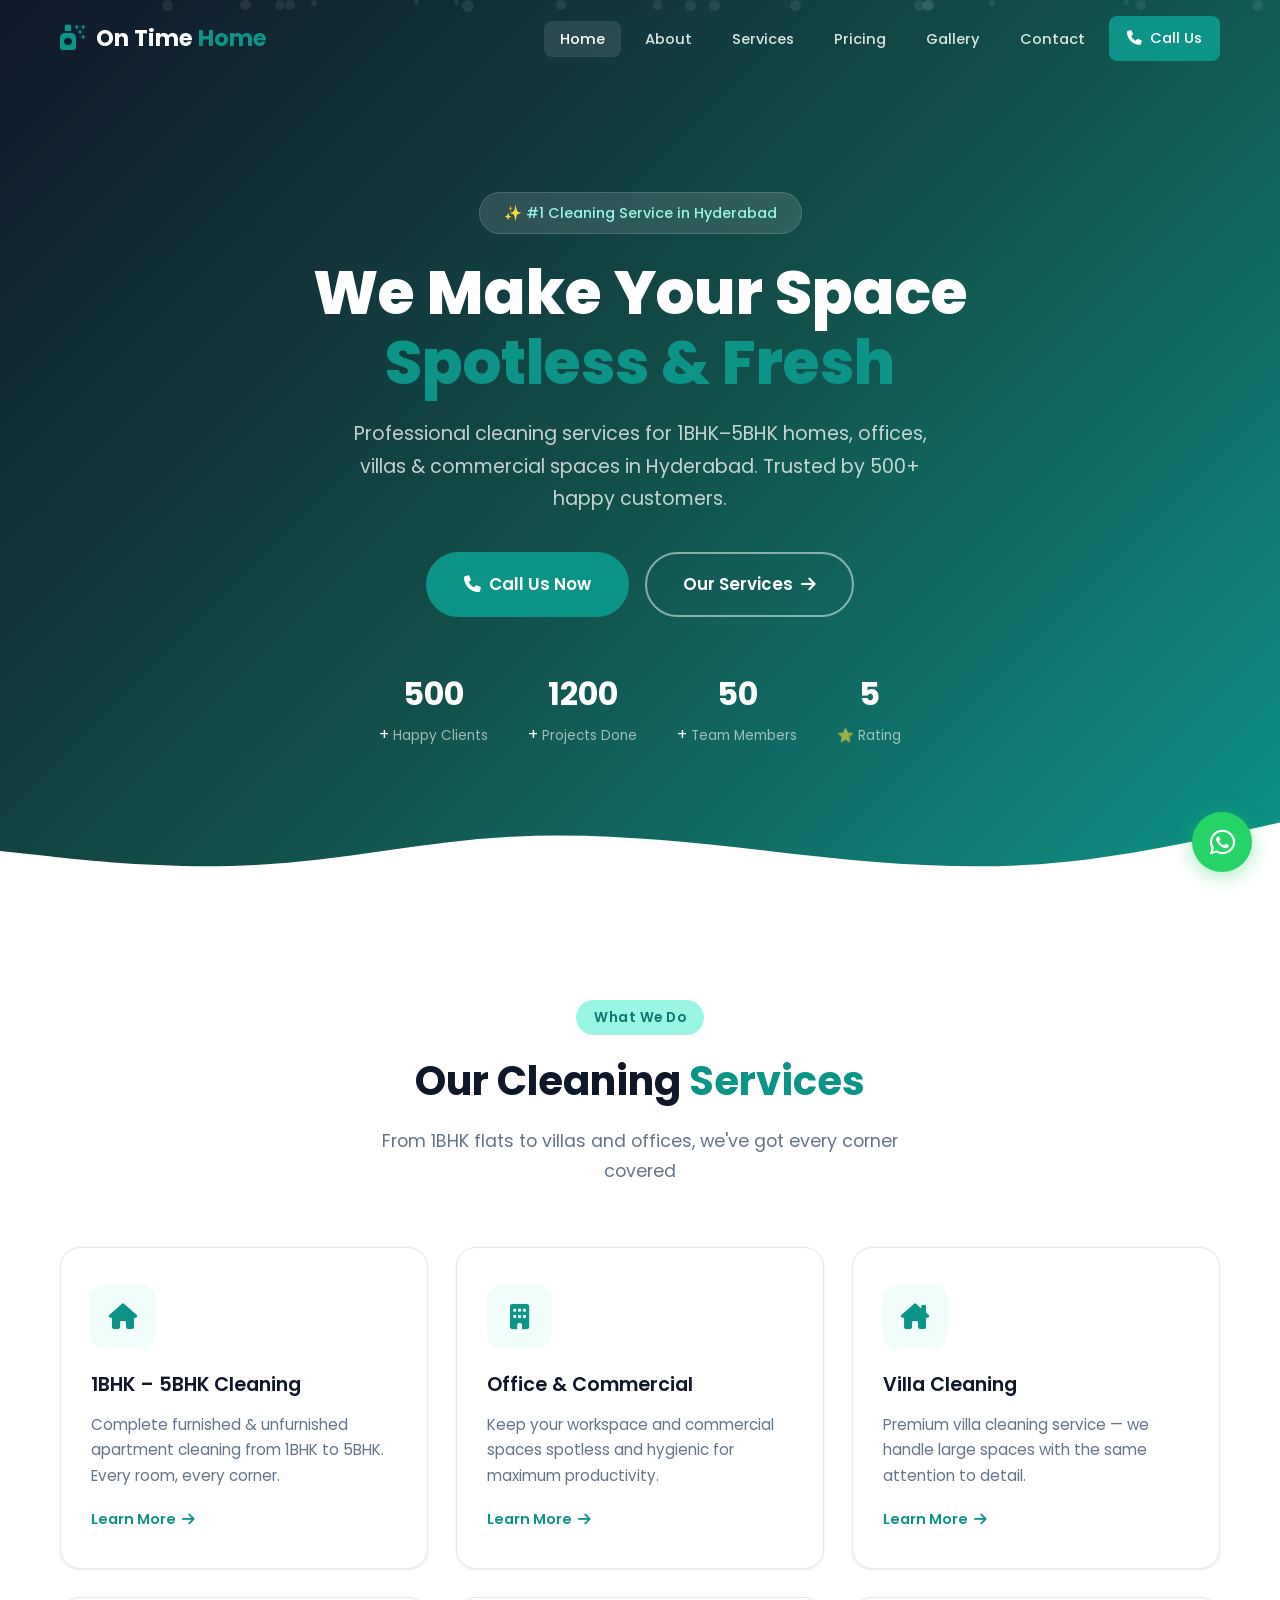
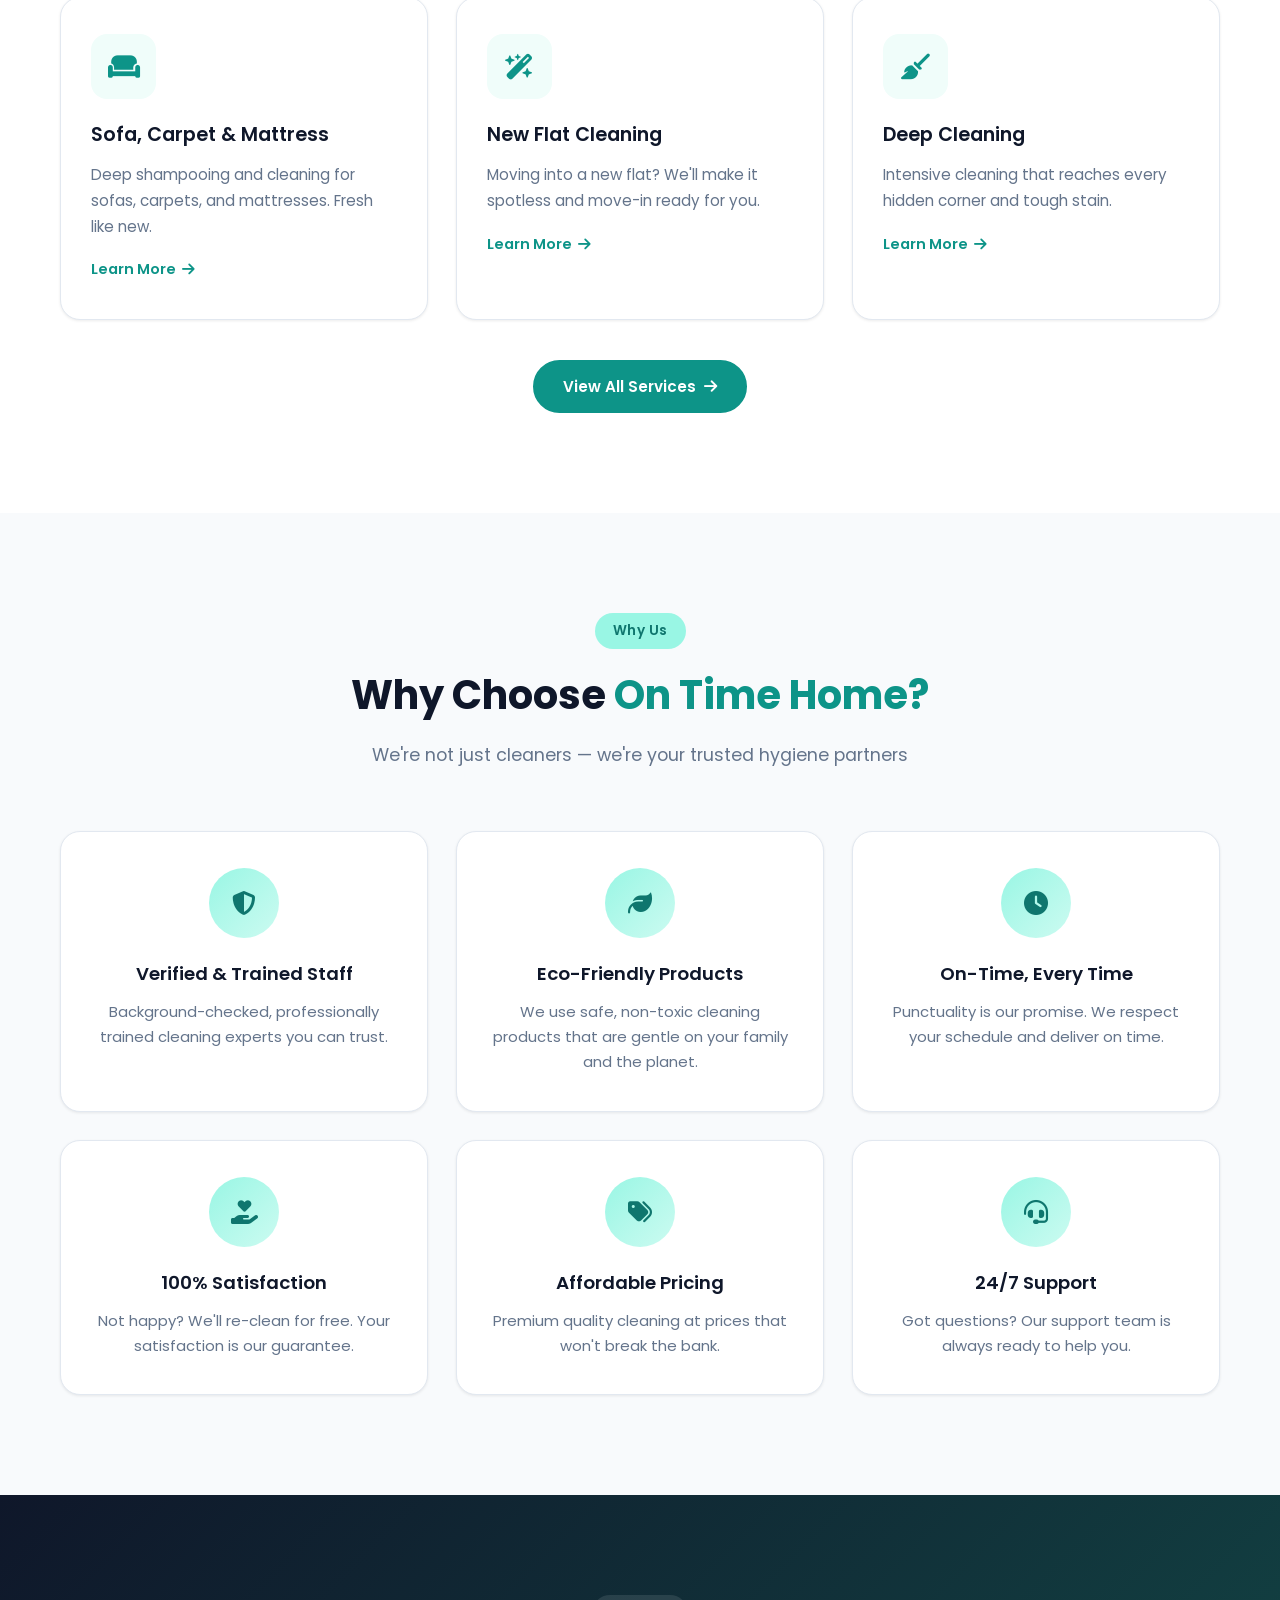
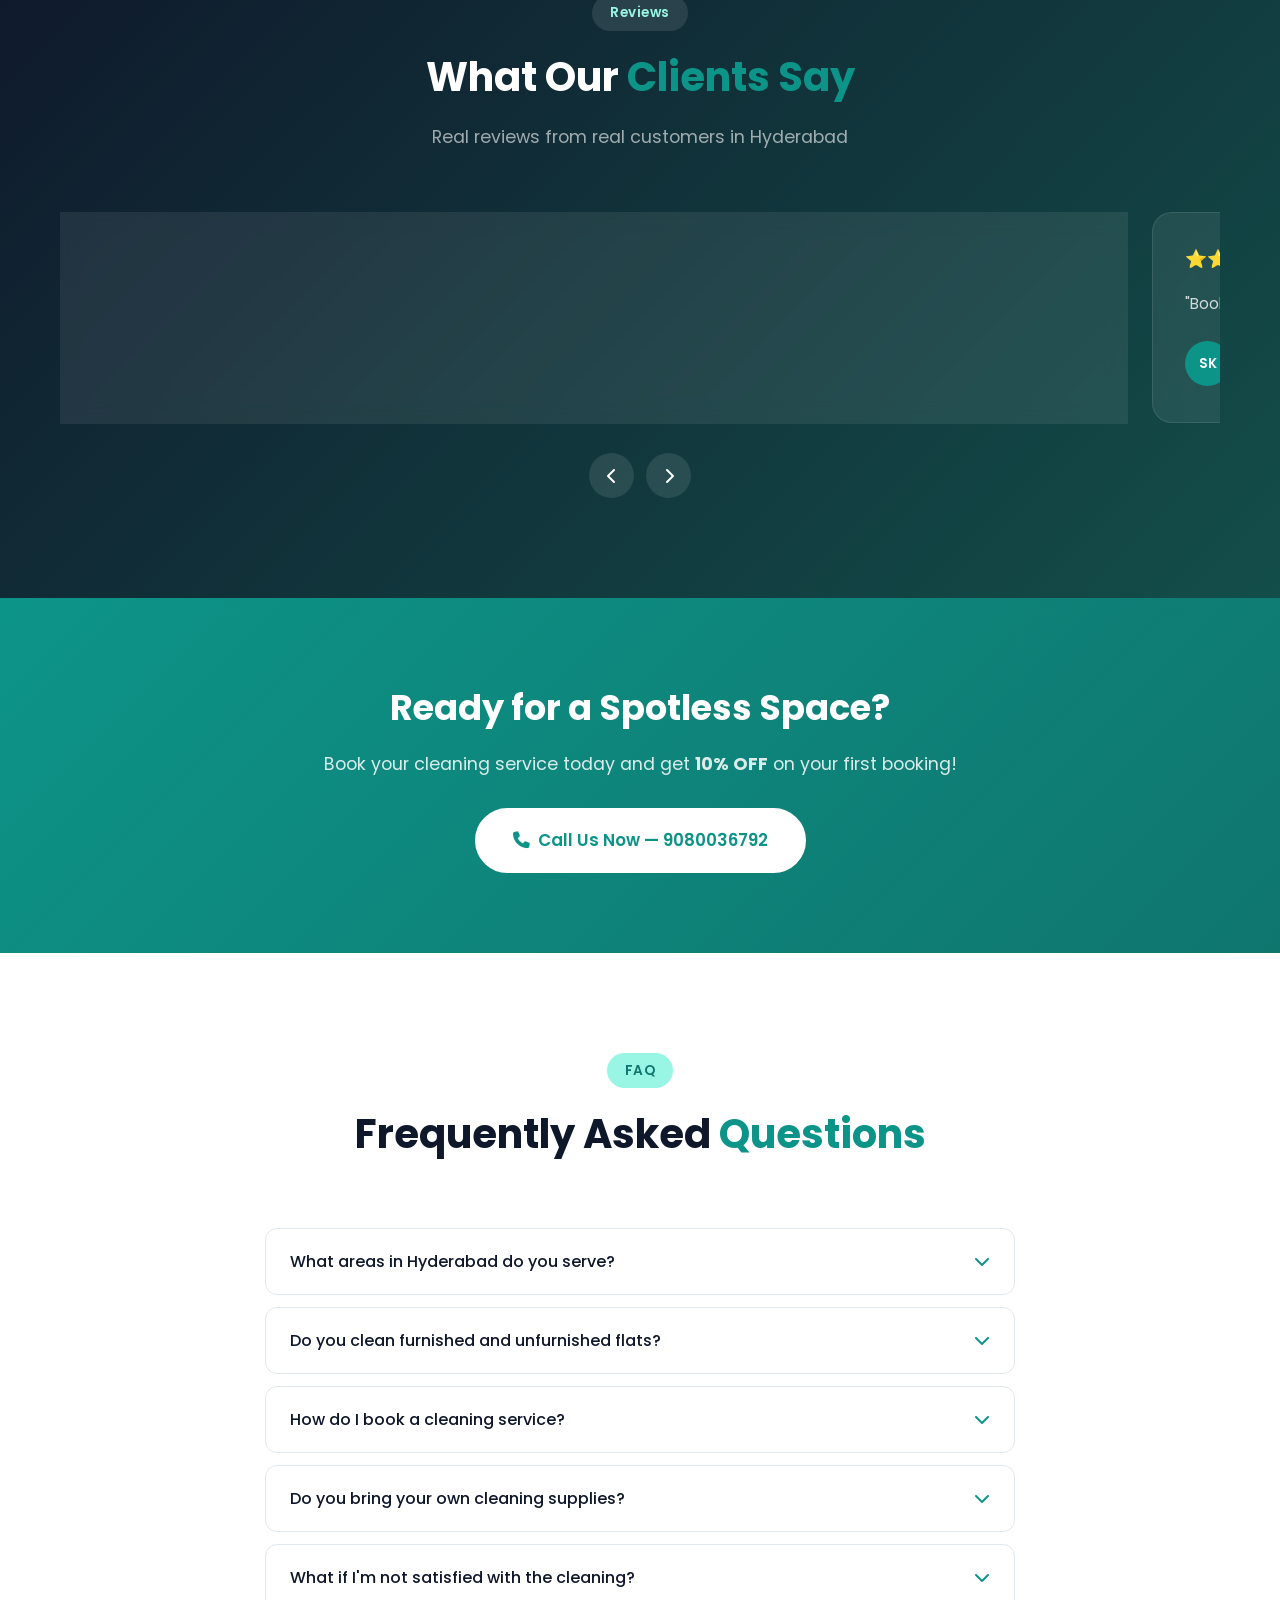
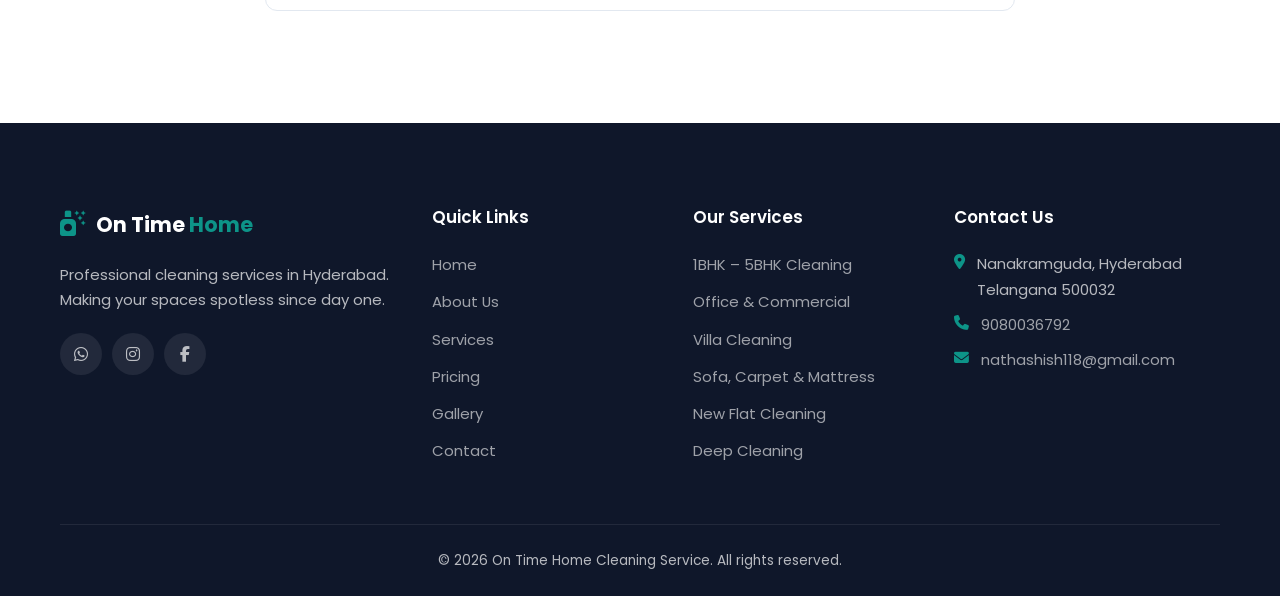
==== commit 1146f04b: "Add files via upload" ====
--- a/index.html
+++ b/index.html
@@ -3,6 +3,7 @@
 <head>
     <meta charset="UTF-8">
     <meta name="viewport" content="width=device-width, initial-scale=1.0">
+    <link rel="icon" type="image/svg+xml" href="favicon.svg">
     <title>On Time Home Cleaning Service | Professional Cleaning in Hyderabad</title>
     <link rel="stylesheet" href="css/style.css">
     <link rel="stylesheet" href="css/animations.css">
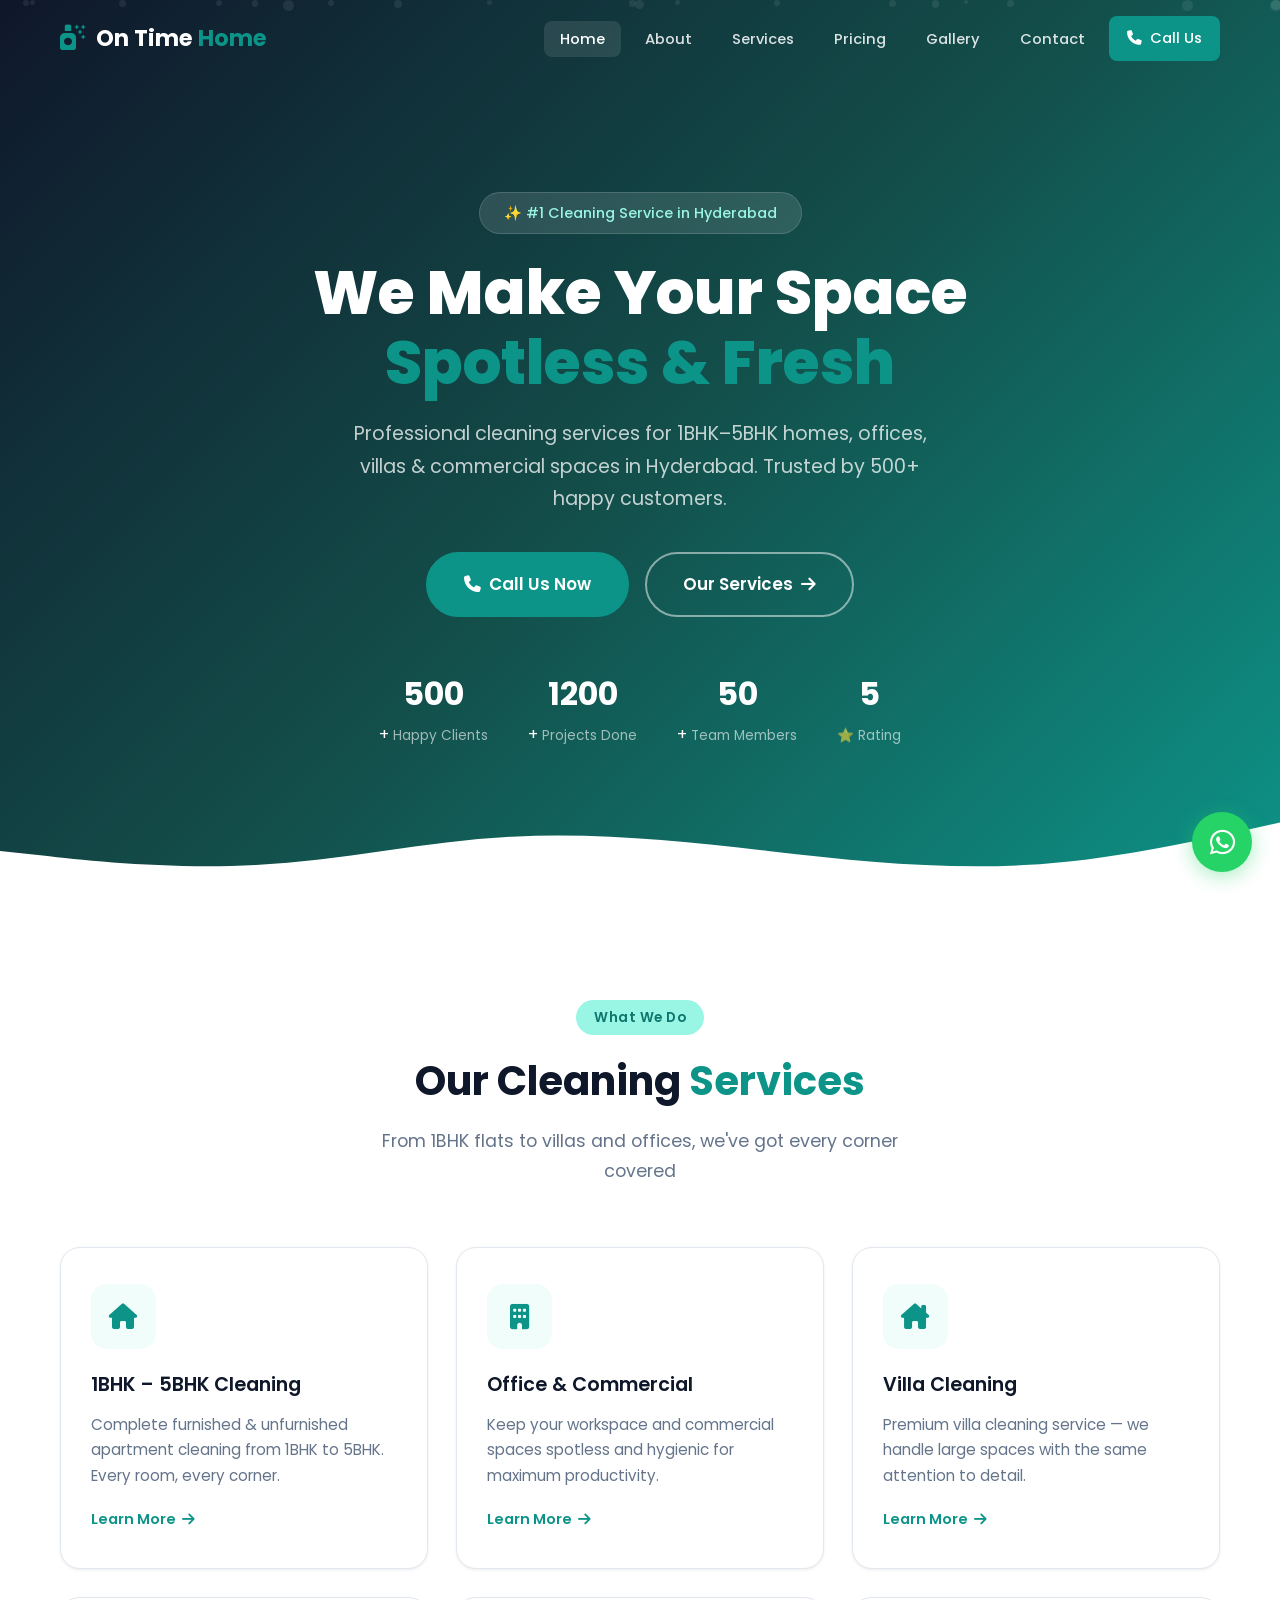
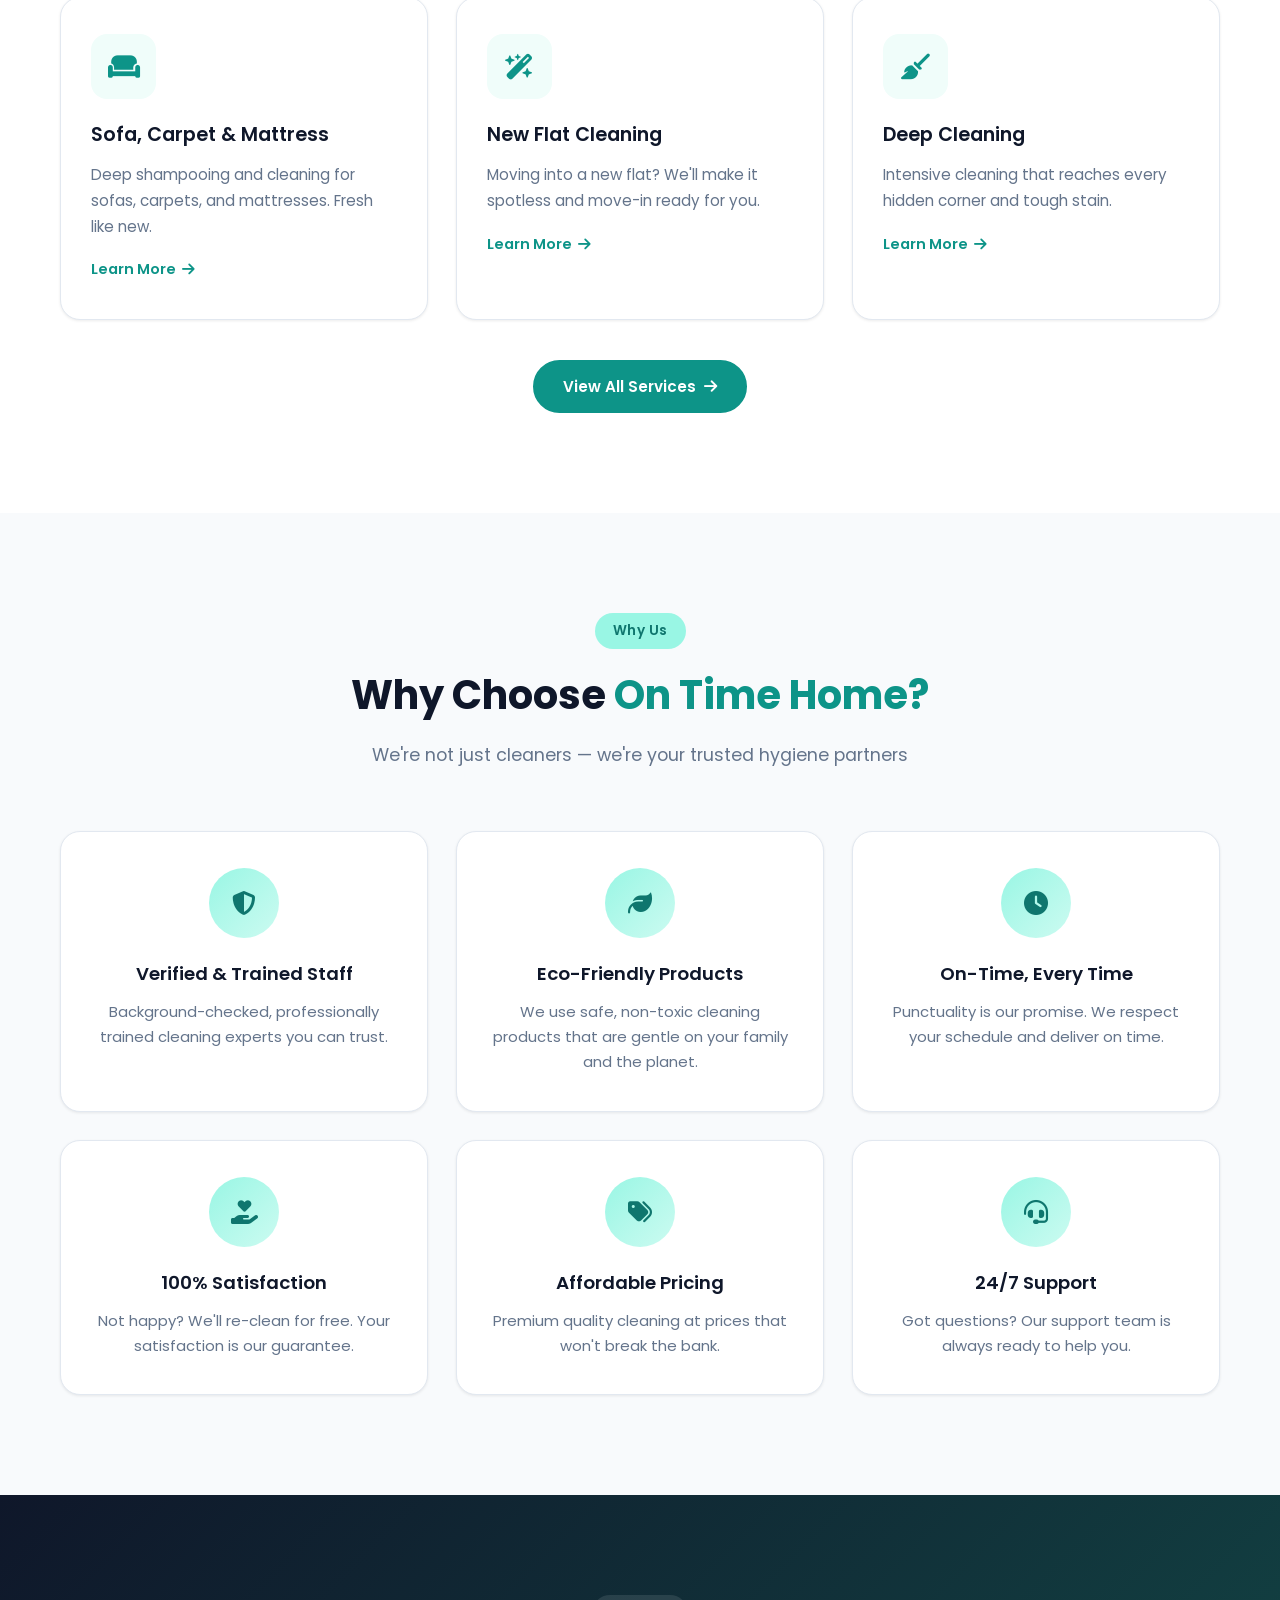
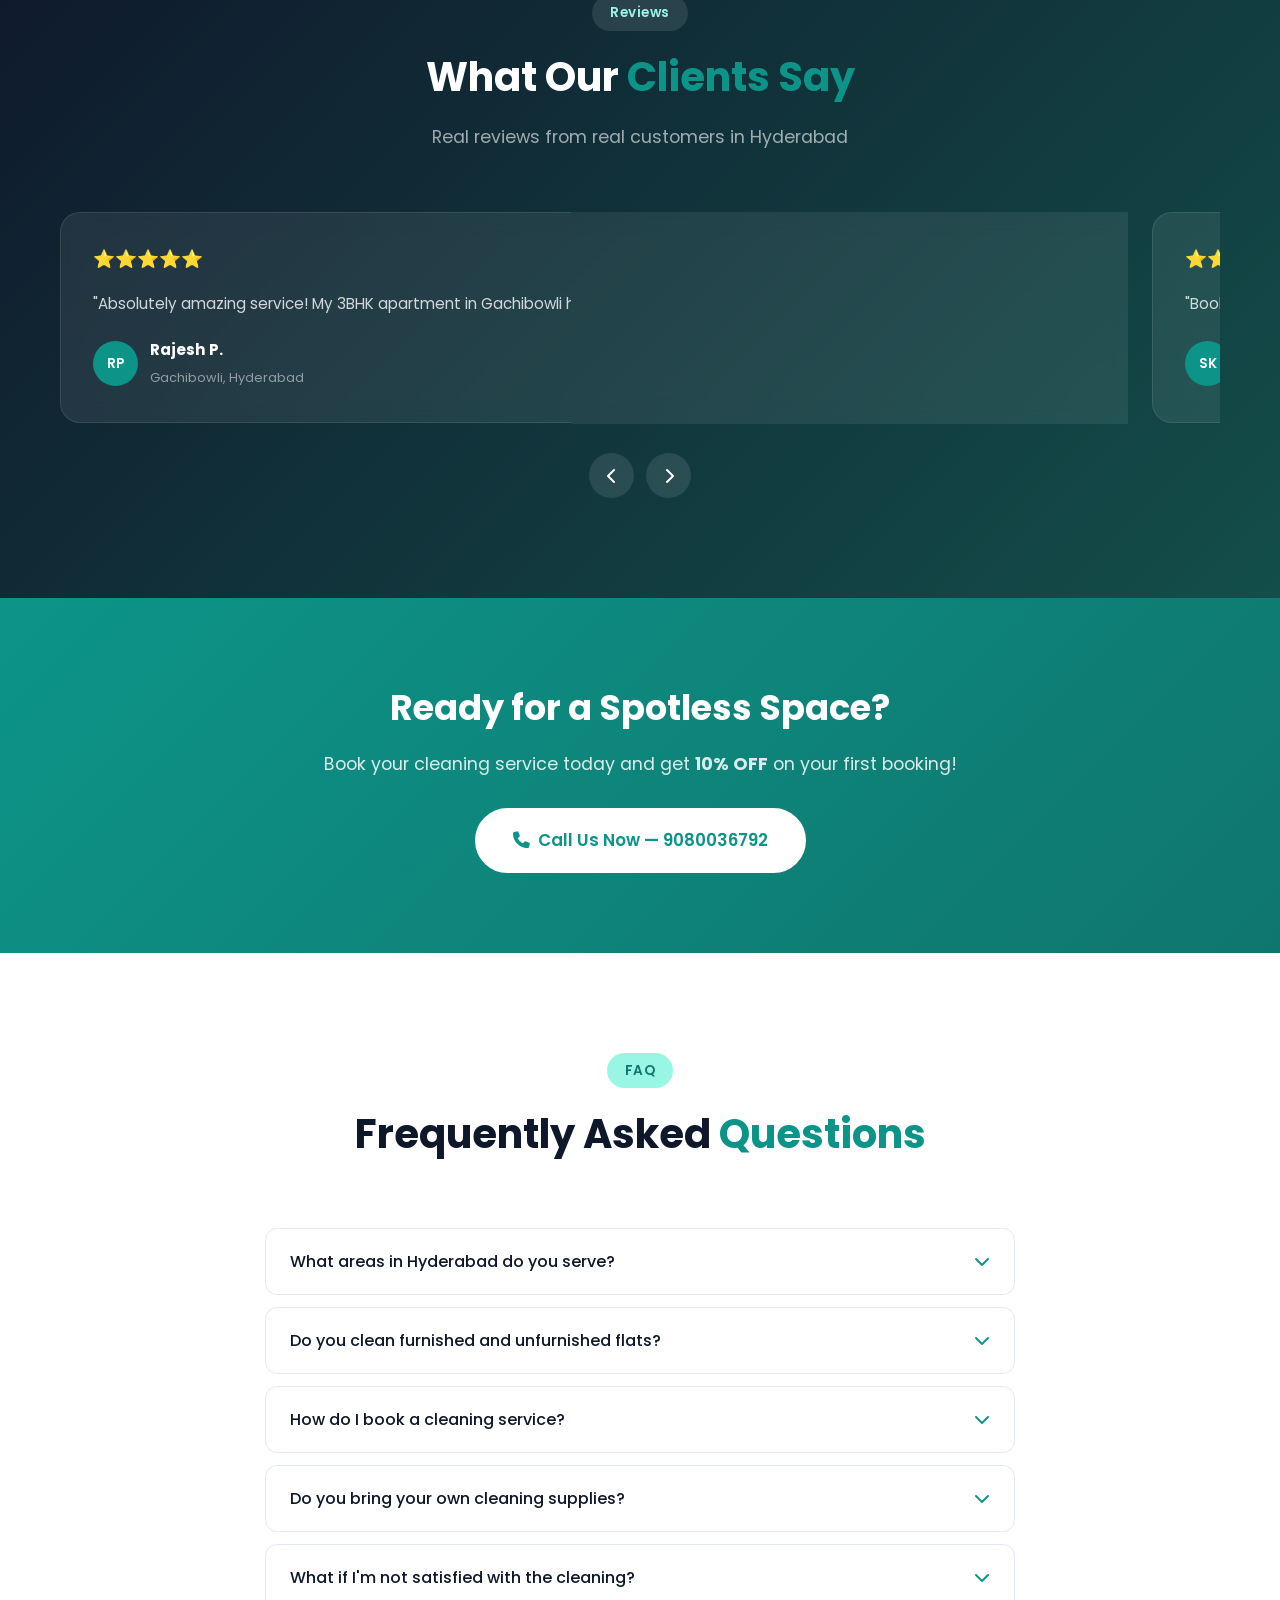
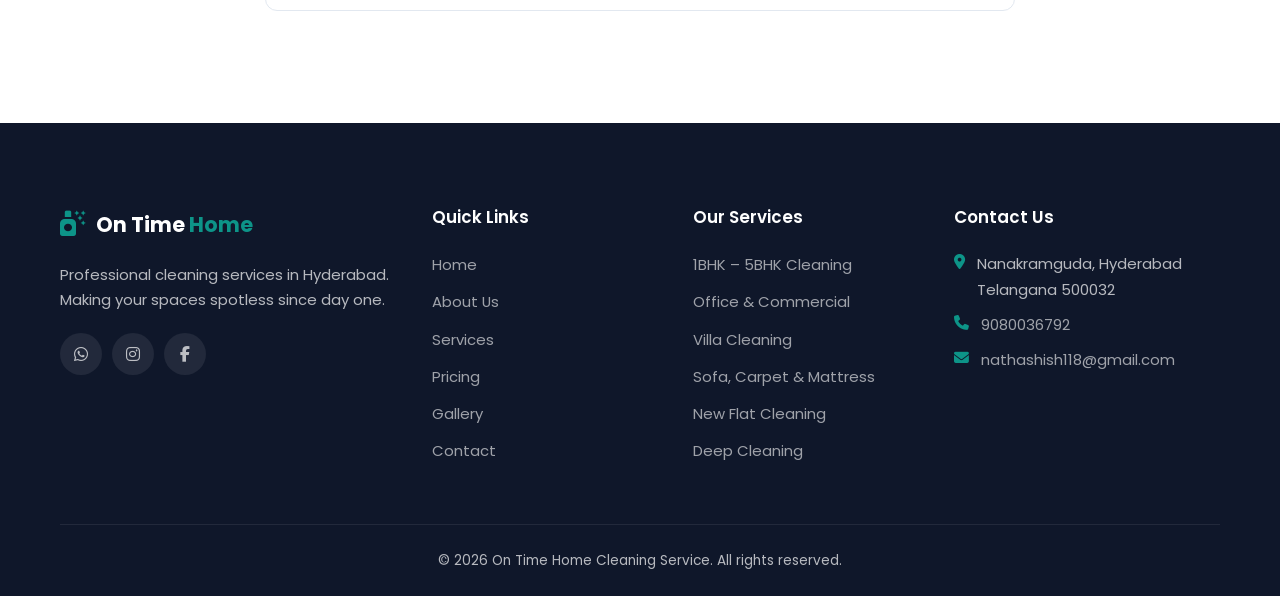
==== commit 3aa94ef9: "Add files via upload" ====
--- a/index.html
+++ b/index.html
@@ -5,6 +5,47 @@
     <meta name="viewport" content="width=device-width, initial-scale=1.0">
     <link rel="icon" type="image/svg+xml" href="favicon.svg">
     <title>On Time Home Cleaning Service | Professional Cleaning in Hyderabad</title>
+    <meta name="description" content="On Time Home Cleaning Service - Professional cleaning for 1BHK to 5BHK apartments, villas, offices & commercial spaces in Gachibowli, Nanakramguda, Kondapur, Manikonda, Hyderabad. Call 9080036792.">
+    <meta name="keywords" content="cleaning service hyderabad, home cleaning hyderabad, deep cleaning gachibowli, office cleaning nanakramguda, sofa cleaning hyderabad, carpet cleaning hyderabad, mattress cleaning, villa cleaning hyderabad, flat cleaning kondapur, manikonda cleaning service, 1bhk cleaning, 2bhk cleaning, 3bhk cleaning, move in cleaning hyderabad, commercial cleaning hyderabad">
+    <meta name="author" content="On Time Home Cleaning Service">
+    <meta name="robots" content="index, follow">
+    <link rel="canonical" href="https://dream-debugger-dev.github.io/On-Time-Home-Cleaning-Service/">
+
+    <!-- Open Graph (Facebook/WhatsApp sharing) -->
+    <meta property="og:title" content="On Time Home Cleaning Service | Hyderabad">
+    <meta property="og:description" content="Professional cleaning for homes, offices, villas & commercial spaces in Hyderabad. 1BHK-5BHK, sofa, carpet, mattress cleaning. Call 9080036792.">
+    <meta property="og:type" content="website">
+    <meta property="og:url" content="https://dream-debugger-dev.github.io/On-Time-Home-Cleaning-Service/">
+    <meta property="og:image" content="https://dream-debugger-dev.github.io/On-Time-Home-Cleaning-Service/images/Team.jpeg">
+
+    <!-- Schema.org Structured Data for Google -->
+    <script type="application/ld+json">
+    {
+        "@context": "https://schema.org",
+        "@type": "LocalBusiness",
+        "name": "On Time Home Cleaning Service",
+        "description": "Professional cleaning services for homes, offices, villas and commercial spaces in Hyderabad",
+        "url": "https://dream-debugger-dev.github.io/On-Time-Home-Cleaning-Service/",
+        "telephone": "+919080036792",
+        "email": "nathashish118@gmail.com",
+        "address": {
+            "@type": "PostalAddress",
+            "streetAddress": "Nanakramguda",
+            "addressLocality": "Hyderabad",
+            "addressRegion": "Telangana",
+            "postalCode": "500032",
+            "addressCountry": "IN"
+        },
+        "areaServed": ["Gachibowli", "Nanakramguda", "Manikonda", "Kondapur", "Hyderabad"],
+        "priceRange": "₹499 - ₹5999",
+        "openingHours": "Mo-Sa 07:00-20:00",
+        "aggregateRating": {
+            "@type": "AggregateRating",
+            "ratingValue": "4.9",
+            "reviewCount": "500"
+        }
+    }
+    </script>
     <link rel="stylesheet" href="css/style.css">
     <link rel="stylesheet" href="css/animations.css">
     <link rel="stylesheet" href="https://cdnjs.cloudflare.com/ajax/libs/font-awesome/6.5.1/css/all.min.css">
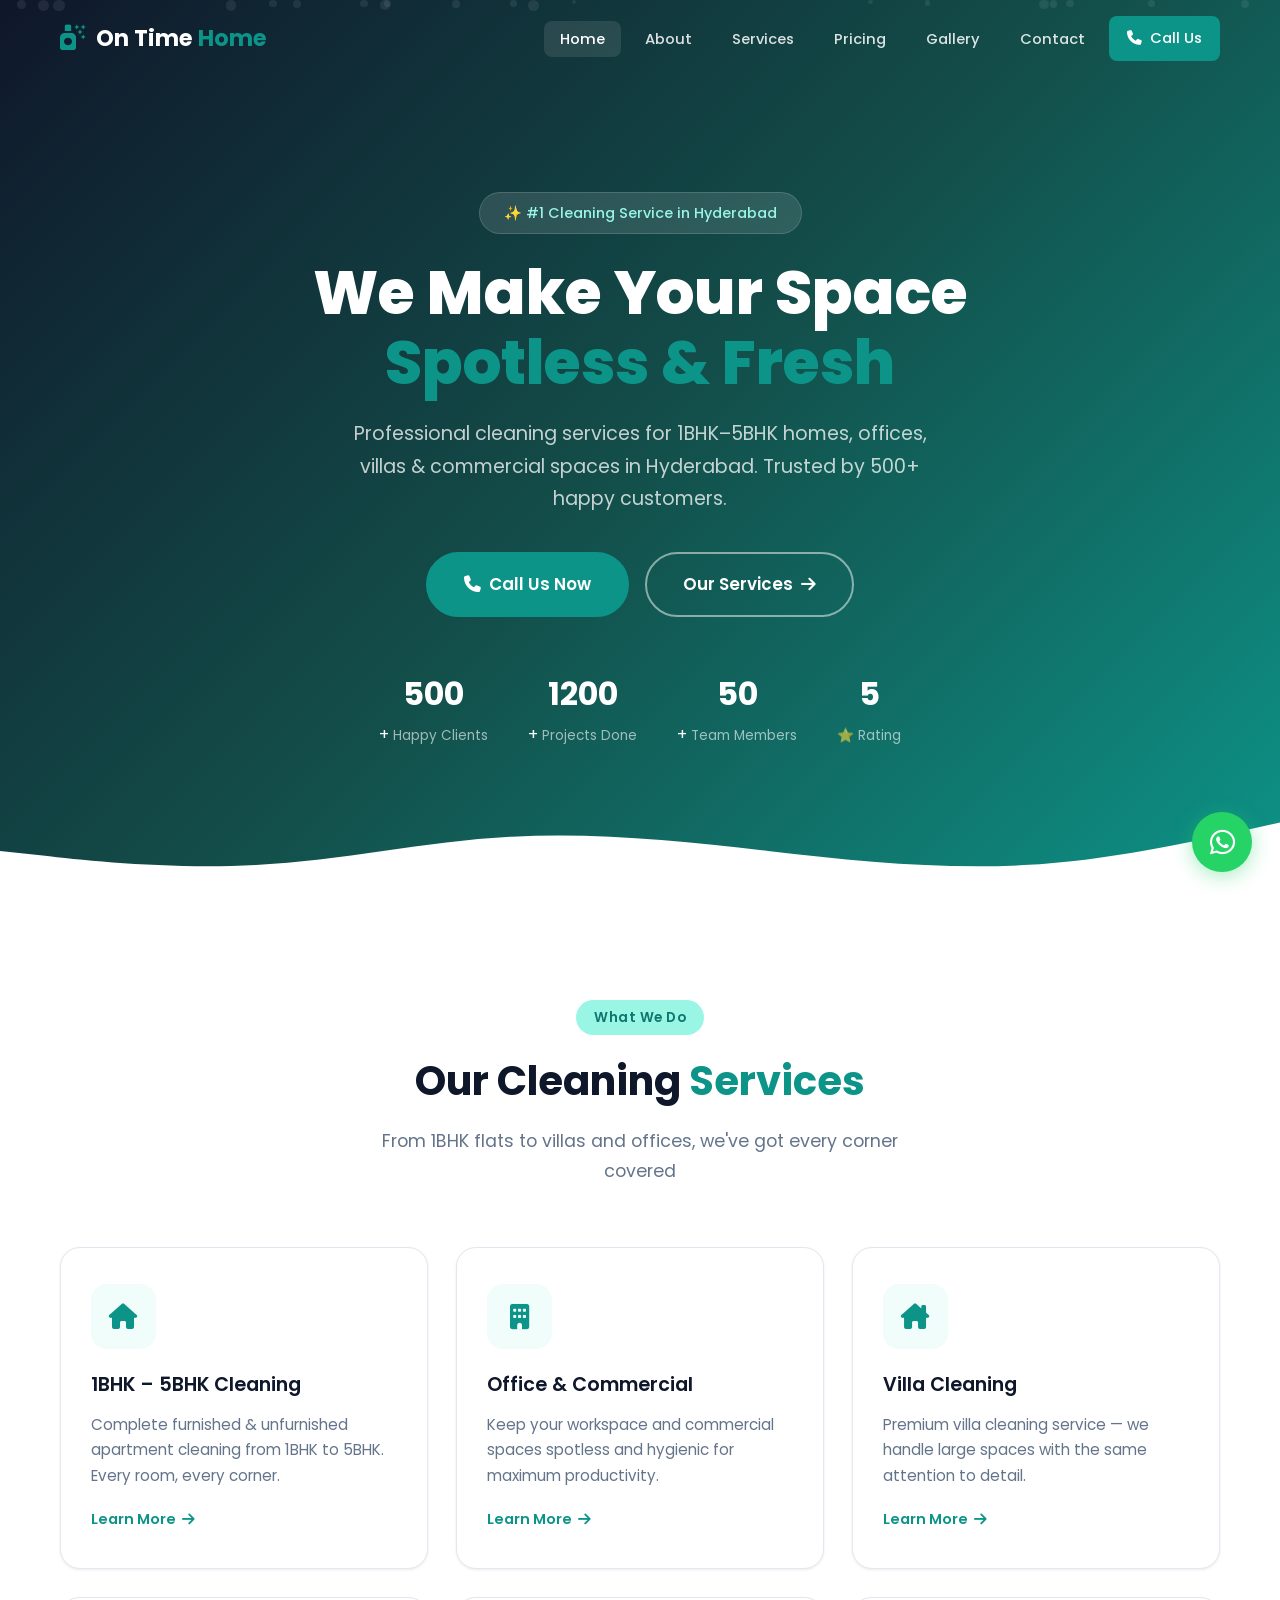
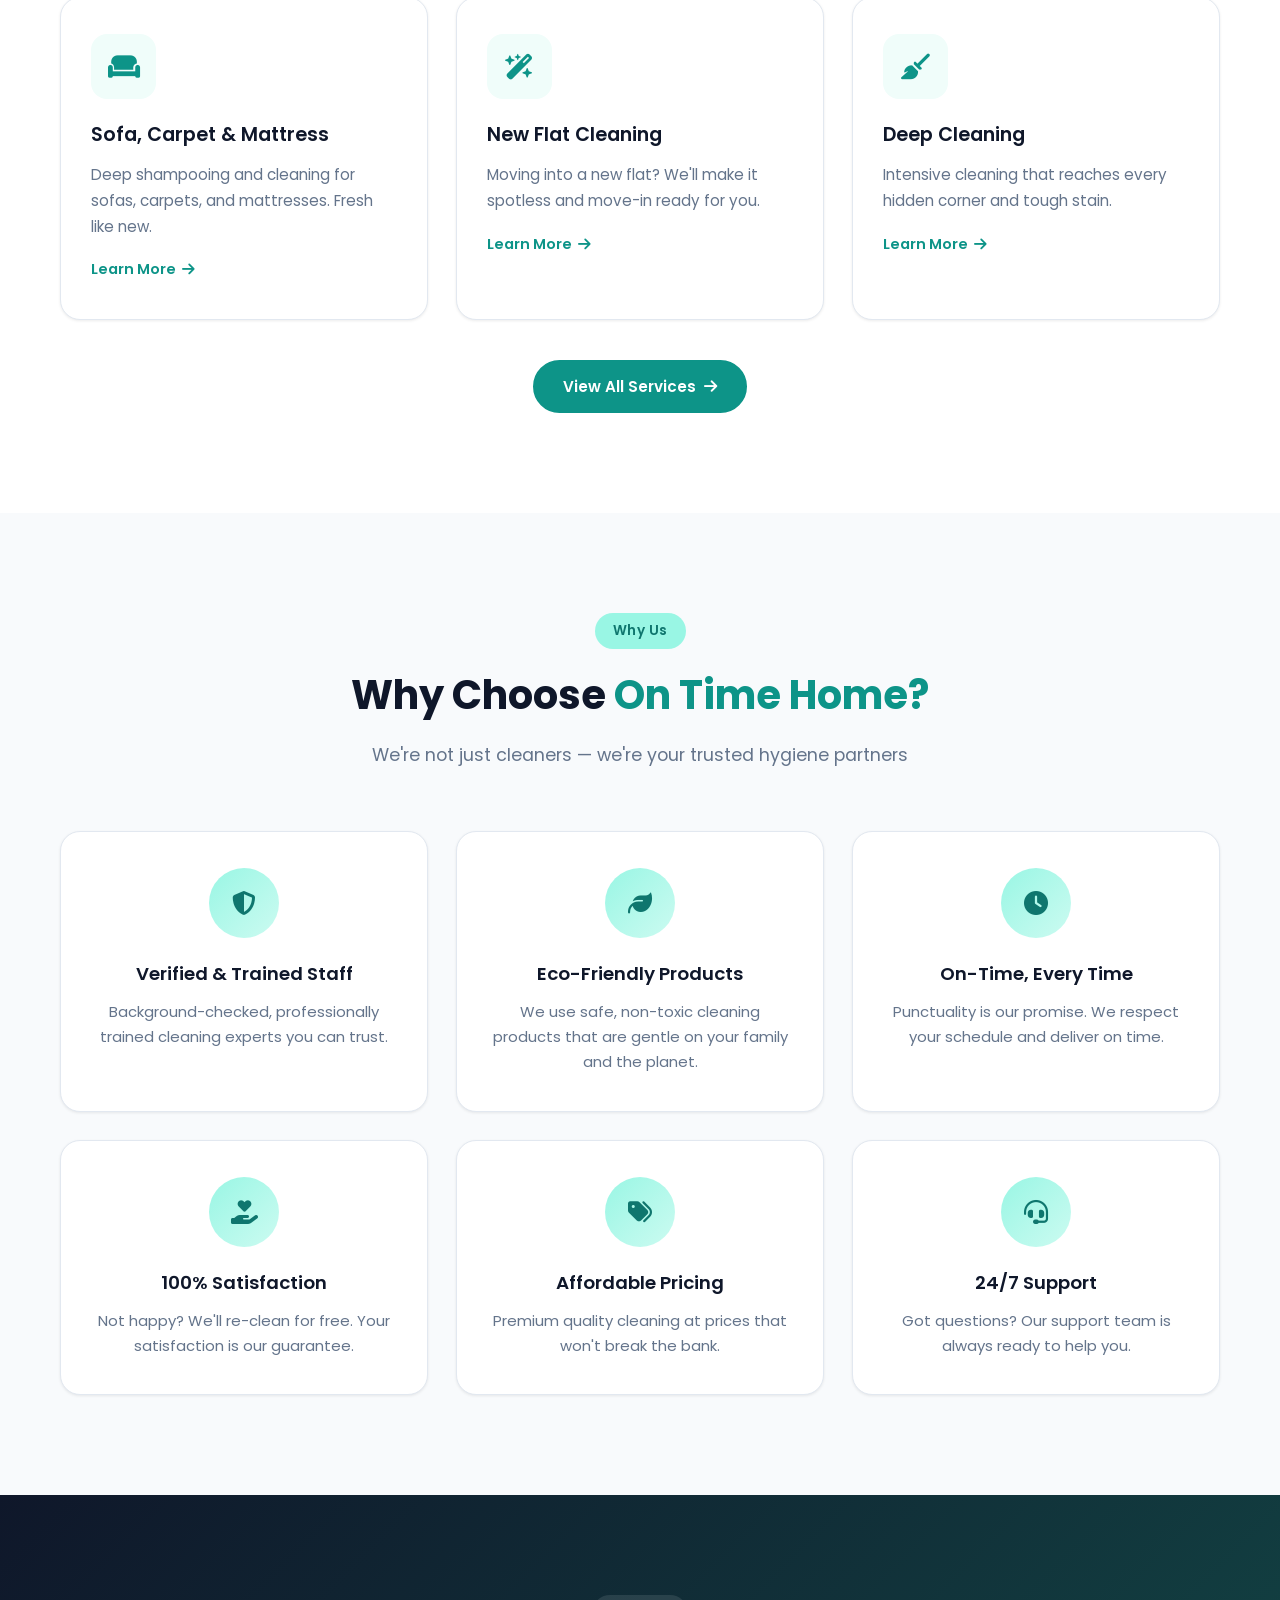
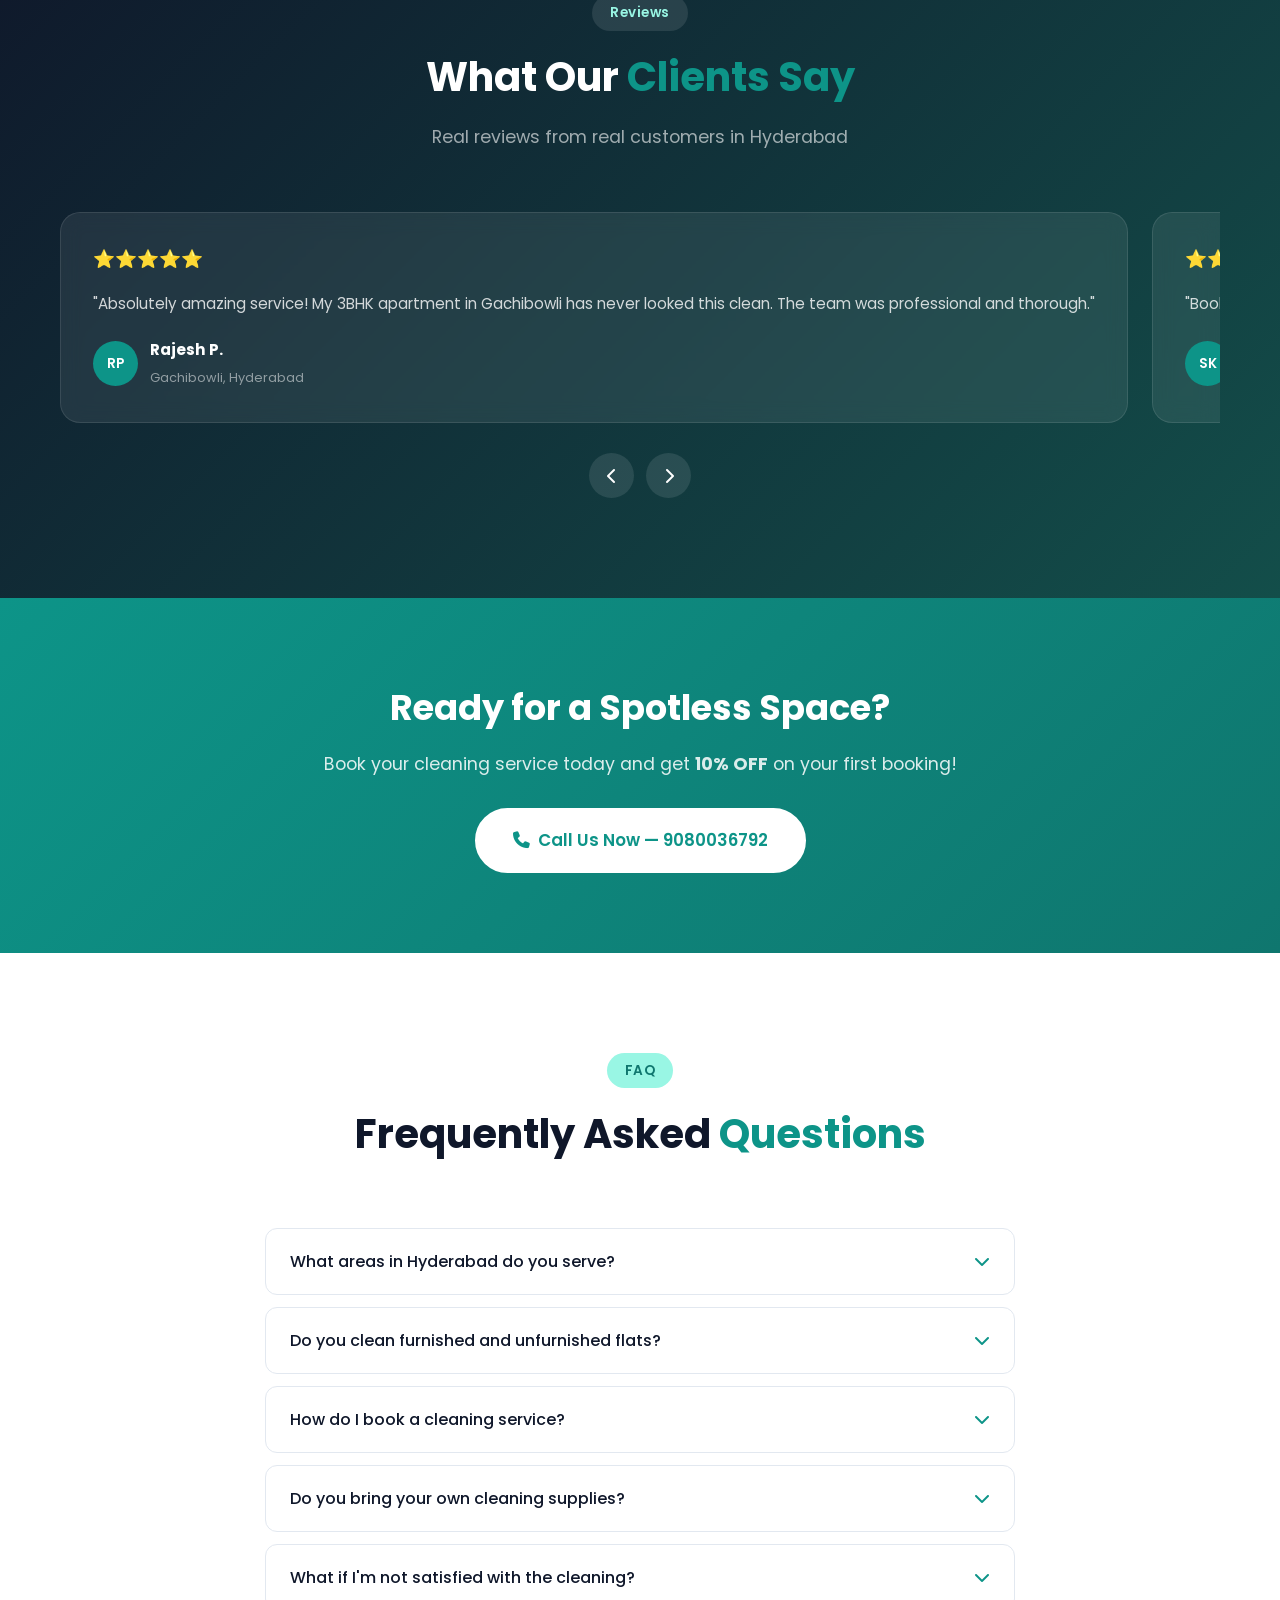
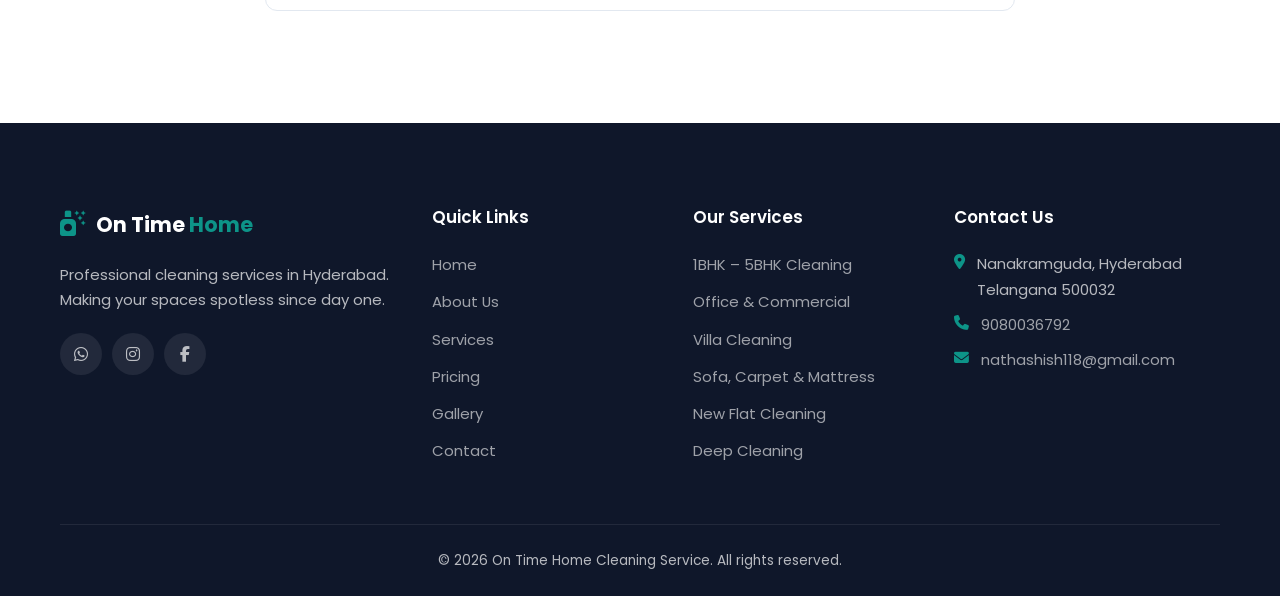
==== commit 7c4b935d: "Add files via upload" ====
--- a/index.html
+++ b/index.html
@@ -3,6 +3,7 @@
 <head>
     <meta charset="UTF-8">
     <meta name="viewport" content="width=device-width, initial-scale=1.0">
+    <meta name="google-site-verification" content="24_GtiYj8ENVlCZCwlo36jen_YjphlPx0ULed3A-d0U" />
     <link rel="icon" type="image/svg+xml" href="favicon.svg">
     <title>On Time Home Cleaning Service | Professional Cleaning in Hyderabad</title>
     <meta name="description" content="On Time Home Cleaning Service - Professional cleaning for 1BHK to 5BHK apartments, villas, offices & commercial spaces in Gachibowli, Nanakramguda, Kondapur, Manikonda, Hyderabad. Call 9080036792.">
